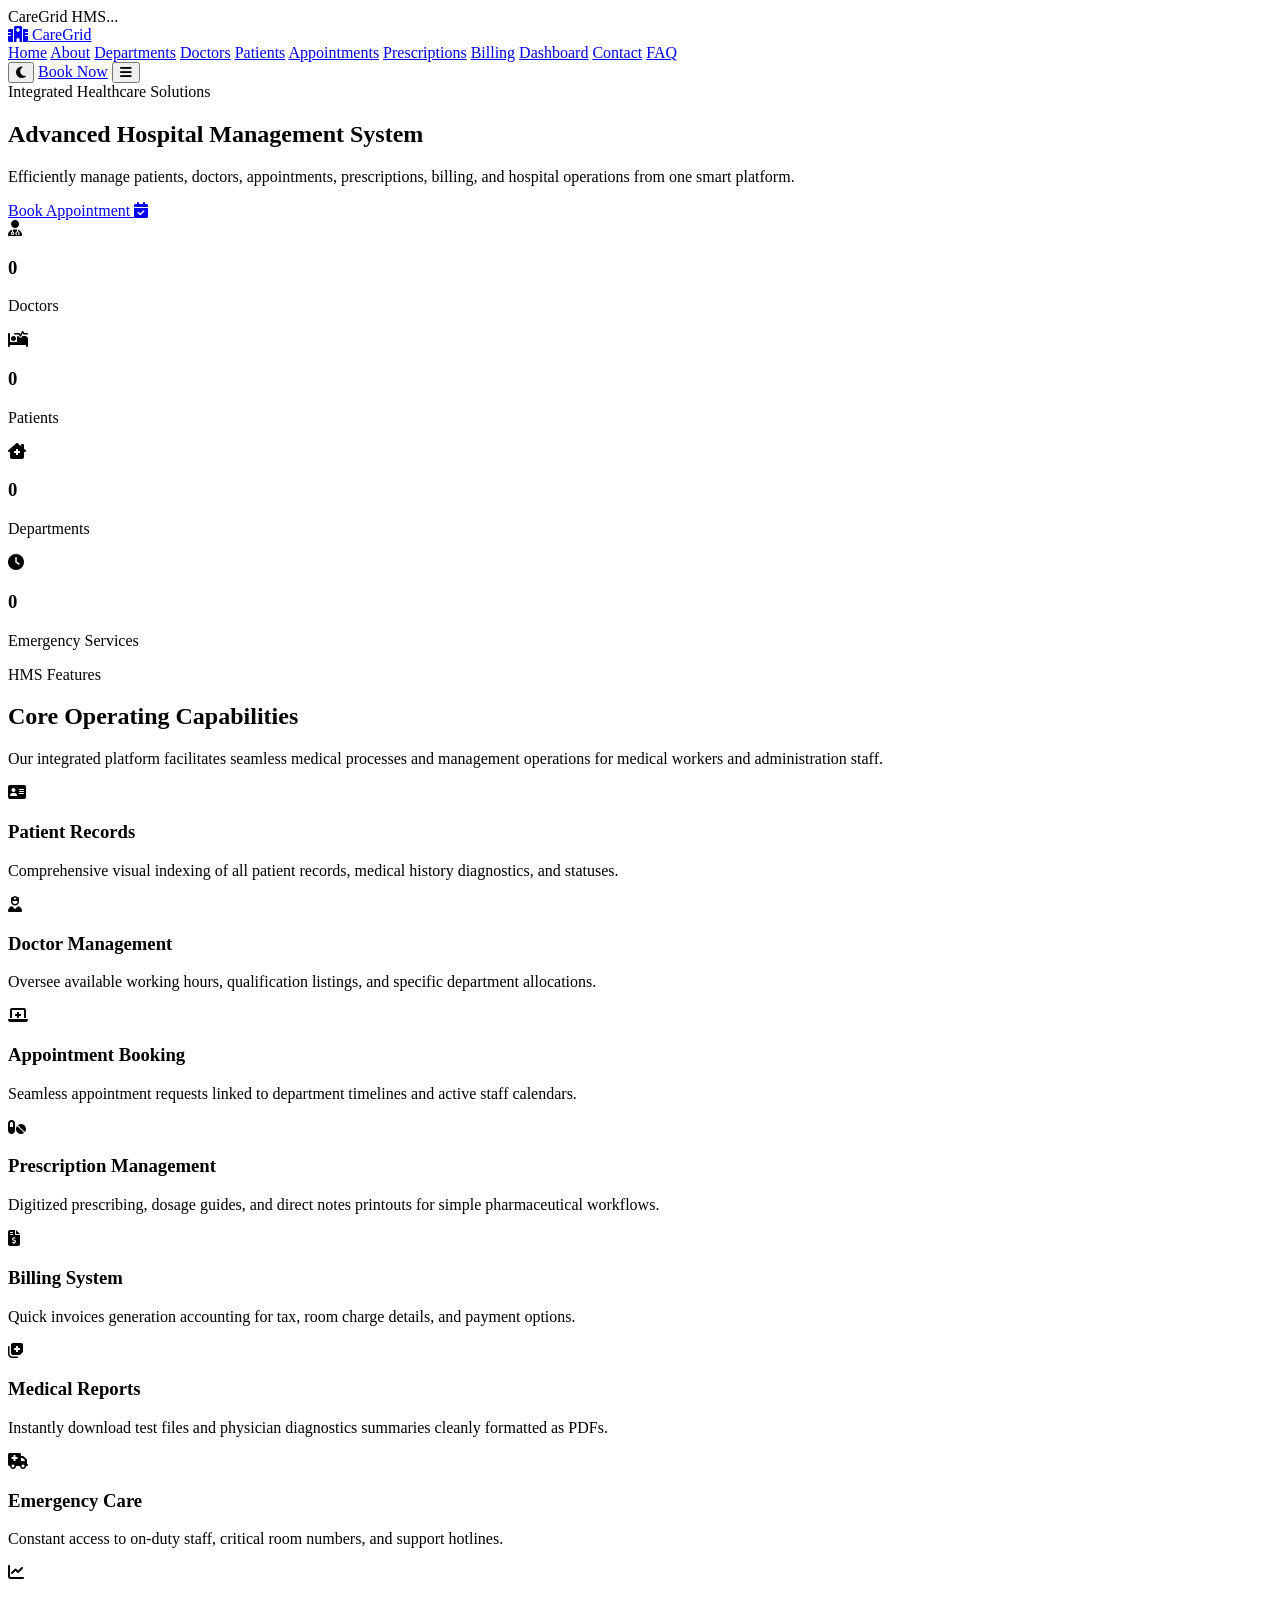
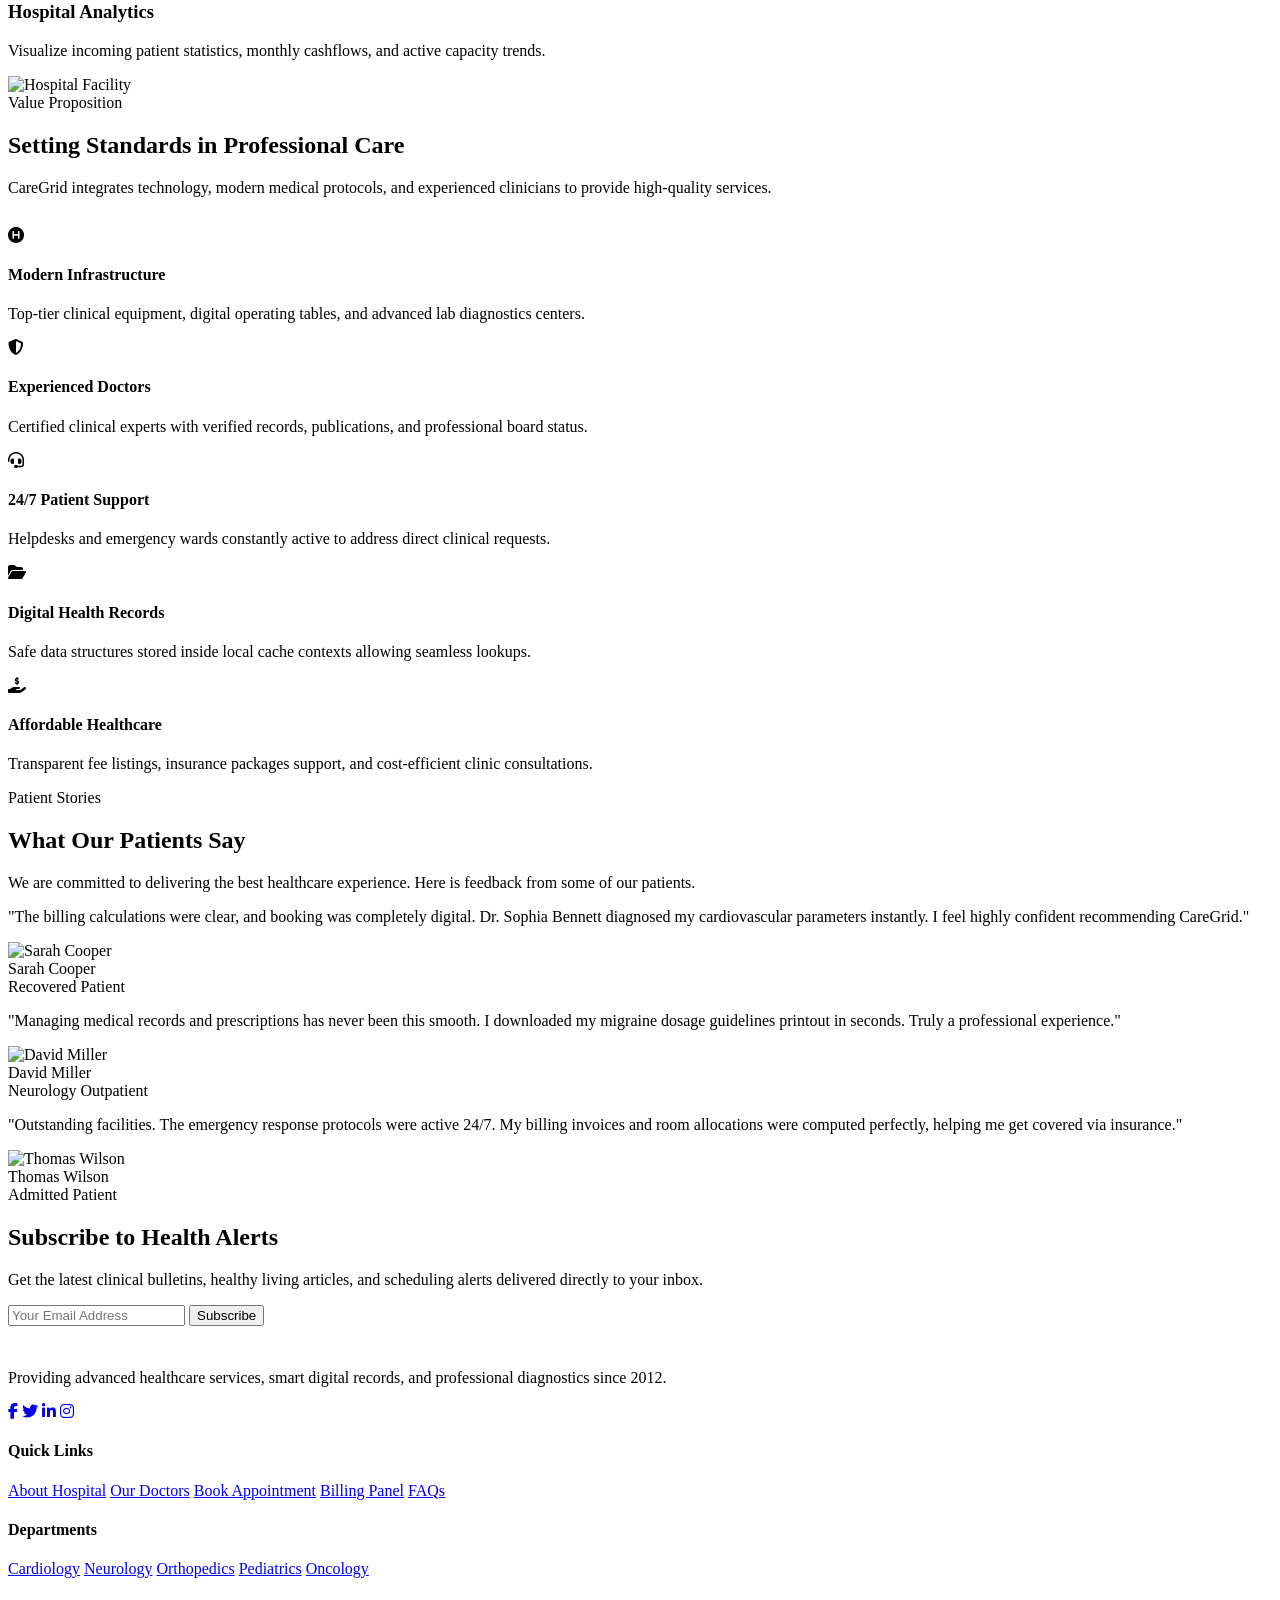
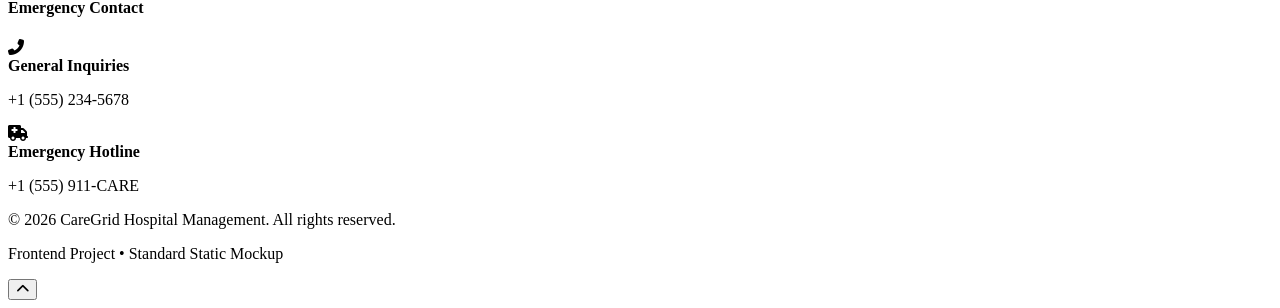
==== index.html @ 7be6a352 "Add files via upload" ====
<!DOCTYPE html>
<html lang="en">
<head>
  <meta charset="UTF-8">
  <meta name="viewport" content="width=device-width, initial-scale=1.0">
  <meta name="description" content="CareGrid Advanced Hospital Management System. Easily manage appointments, patients records, prescriptions, medical diagnostics, billing and hospital operations.">
  <title>CareGrid HMS - Advanced Hospital Management System</title>
  <!-- Anti-FOUC: apply theme before CSS renders -->
  <script>document.documentElement.setAttribute('data-theme', localStorage.getItem('theme') || 'light');</script>
  
  <!-- Font Awesome Icons -->
  <link rel="stylesheet" href="https://cdnjs.cloudflare.com/ajax/libs/font-awesome/6.4.0/css/all.min.css">
  
  <!-- Stylesheets -->
  <link rel="stylesheet" href="css/style.css">
  <link rel="stylesheet" href="css/responsive.css">
</head>
<body>

  <!-- Loader Screen -->
  <div id="loader" class="loader-overlay">
    <div class="loader">
      <div class="loader-spinner"></div>
      <div class="loader-text">CareGrid HMS...</div>
    </div>
  </div>

  <!-- Scroll Progress Bar -->
  <div id="scroll-progress" class="scroll-progress"></div>

  <!-- Top Navigation Header -->
  <header>
    <div class="container navbar">
      <a href="index.html" class="logo">
        <i class="fas fa-hospital-alt"></i> CareGrid
      </a>
      <nav class="nav-links">
        <a href="index.html" class="nav-link active">Home</a>
        <a href="about.html" class="nav-link">About</a>
        <a href="departments.html" class="nav-link">Departments</a>
        <a href="doctors.html" class="nav-link">Doctors</a>
        <a href="patients.html" class="nav-link">Patients</a>
        <a href="appointments.html" class="nav-link">Appointments</a>
        <a href="prescriptions.html" class="nav-link">Prescriptions</a>
        <a href="billing.html" class="nav-link">Billing</a>
        <a href="dashboard.html" class="nav-link">Dashboard</a>
        <a href="contact.html" class="nav-link">Contact</a>
        <a href="faq.html" class="nav-link">FAQ</a>
      </nav>
      <div class="nav-actions">
        <button id="theme-toggle" class="nav-btn" aria-label="Toggle Dark Mode">
          <i class="fas fa-moon"></i>
        </button>
        <a href="appointments.html" class="btn btn-book">Book Now</a>
        <button class="mobile-nav-toggle" aria-label="Open Menu">
          <i class="fas fa-bars"></i>
        </button>
      </div>
    </div>
  </header>

  <!-- Hero Section -->
  <section class="hero">
    <div class="container hero-content">
      <span class="hero-subtitle">Integrated Healthcare Solutions</span>
      <h1 class="hero-title">Advanced Hospital Management System</h1>
      <p class="hero-desc">Efficiently manage patients, doctors, appointments, prescriptions, billing, and hospital operations from one smart platform.</p>
      <div class="hero-actions">
        <a href="appointments.html" class="btn btn-primary">Book Appointment <i class="fas fa-calendar-check"></i></a>
        <a href="about.html" class="btn btn-outline" style="border-color:white; color:white;">Learn More <i class="fas fa-arrow-right"></i></a>
      </div>
    </div>
  </section>

  <!-- Statistics Section -->
  <section class="stats-section">
    <div class="container stats-grid">
      <div class="stats-card">
        <div class="stats-icon"><i class="fas fa-user-md"></i></div>
        <div class="stats-info">
          <h3 class="stat-number" data-target="250">0</h3>
          <p>Doctors</p>
        </div>
      </div>
      <div class="stats-card">
        <div class="stats-icon"><i class="fas fa-procedures"></i></div>
        <div class="stats-info">
          <h3 class="stat-number" data-target="5000">0</h3>
          <p>Patients</p>
        </div>
      </div>
      <div class="stats-card">
        <div class="stats-icon"><i class="fas fa-clinic-medical"></i></div>
        <div class="stats-info">
          <h3 class="stat-number" data-target="120">0</h3>
          <p>Departments</p>
        </div>
      </div>
      <div class="stats-card">
        <div class="stats-icon"><i class="fas fa-clock"></i></div>
        <div class="stats-info">
          <h3 class="stat-number" data-target="24">0</h3>
          <p>Emergency Services</p>
        </div>
      </div>
    </div>
  </section>

  <!-- Features Section -->
  <section class="section-padding">
    <div class="container">
      <div class="section-header">
        <span class="section-tag">HMS Features</span>
        <h2 class="section-title">Core Operating Capabilities</h2>
        <p class="section-desc">Our integrated platform facilitates seamless medical processes and management operations for medical workers and administration staff.</p>
      </div>
      <div class="features-grid">
        <div class="card feature-card">
          <div class="feature-icon-wrapper"><i class="fas fa-address-card"></i></div>
          <h3 class="feature-title">Patient Records</h3>
          <p class="feature-desc">Comprehensive visual indexing of all patient records, medical history diagnostics, and statuses.</p>
        </div>
        <div class="card feature-card">
          <div class="feature-icon-wrapper"><i class="fas fa-user-nurse"></i></div>
          <h3 class="feature-title">Doctor Management</h3>
          <p class="feature-desc">Oversee available working hours, qualification listings, and specific department allocations.</p>
        </div>
        <div class="card feature-card">
          <div class="feature-icon-wrapper"><i class="fas fa-laptop-medical"></i></div>
          <h3 class="feature-title">Appointment Booking</h3>
          <p class="feature-desc">Seamless appointment requests linked to department timelines and active staff calendars.</p>
        </div>
        <div class="card feature-card">
          <div class="feature-icon-wrapper"><i class="fas fa-pills"></i></div>
          <h3 class="feature-title">Prescription Management</h3>
          <p class="feature-desc">Digitized prescribing, dosage guides, and direct notes printouts for simple pharmaceutical workflows.</p>
        </div>
        <div class="card feature-card">
          <div class="feature-icon-wrapper"><i class="fas fa-file-invoice-dollar"></i></div>
          <h3 class="feature-title">Billing System</h3>
          <p class="feature-desc">Quick invoices generation accounting for tax, room charge details, and payment options.</p>
        </div>
        <div class="card feature-card">
          <div class="feature-icon-wrapper"><i class="fas fa-notes-medical"></i></div>
          <h3 class="feature-title">Medical Reports</h3>
          <p class="feature-desc">Instantly download test files and physician diagnostics summaries cleanly formatted as PDFs.</p>
        </div>
        <div class="card feature-card">
          <div class="feature-icon-wrapper"><i class="fas fa-ambulance"></i></div>
          <h3 class="feature-title">Emergency Care</h3>
          <p class="feature-desc">Constant access to on-duty staff, critical room numbers, and support hotlines.</p>
        </div>
        <div class="card feature-card">
          <div class="feature-icon-wrapper"><i class="fas fa-chart-line"></i></div>
          <h3 class="feature-title">Hospital Analytics</h3>
          <p class="feature-desc">Visualize incoming patient statistics, monthly cashflows, and active capacity trends.</p>
        </div>
      </div>
    </div>
  </section>

  <!-- Why Choose Us Section -->
  <section class="section-padding why-section">
    <div class="container why-grid">
      <div class="why-img">
        <img src="https://images.unsplash.com/photo-1519494026892-80bbd2d6fd0d?q=80&w=600&auto=format&fit=crop" alt="Hospital Facility">
      </div>
      <div>
        <div class="section-header" style="text-align:left; margin-bottom:30px;">
          <span class="section-tag">Value Proposition</span>
          <h2 class="section-title">Setting Standards in Professional Care</h2>
          <p class="section-desc">CareGrid integrates technology, modern medical protocols, and experienced clinicians to provide high-quality services.</p>
        </div>
        <div class="why-list">
          <div class="why-item">
            <div class="why-icon"><i class="fas fa-hospital-symbol"></i></div>
            <div class="why-details">
              <h4>Modern Infrastructure</h4>
              <p>Top-tier clinical equipment, digital operating tables, and advanced lab diagnostics centers.</p>
            </div>
          </div>
          <div class="why-item">
            <div class="why-icon"><i class="fas fa-shield-alt"></i></div>
            <div class="why-details">
              <h4>Experienced Doctors</h4>
              <p>Certified clinical experts with verified records, publications, and professional board status.</p>
            </div>
          </div>
          <div class="why-item">
            <div class="why-icon"><i class="fas fa-headset"></i></div>
            <div class="why-details">
              <h4>24/7 Patient Support</h4>
              <p>Helpdesks and emergency wards constantly active to address direct clinical requests.</p>
            </div>
          </div>
          <div class="why-item">
            <div class="why-icon"><i class="fas fa-folder-open"></i></div>
            <div class="why-details">
              <h4>Digital Health Records</h4>
              <p>Safe data structures stored inside local cache contexts allowing seamless lookups.</p>
            </div>
          </div>
          <div class="why-item">
            <div class="why-icon"><i class="fas fa-hand-holding-usd"></i></div>
            <div class="why-details">
              <h4>Affordable Healthcare</h4>
              <p>Transparent fee listings, insurance packages support, and cost-efficient clinic consultations.</p>
            </div>
          </div>
        </div>
      </div>
    </div>
  </section>

  <!-- Testimonials Section -->
  <section class="section-padding">
    <div class="container">
      <div class="section-header">
        <span class="section-tag">Patient Stories</span>
        <h2 class="section-title">What Our Patients Say</h2>
        <p class="section-desc">We are committed to delivering the best healthcare experience. Here is feedback from some of our patients.</p>
      </div>
      <div class="testimonial-carousel">
        <div class="testimonial-track">
          <div class="testimonial-slide">
            <p class="testimonial-quote">"The billing calculations were clear, and booking was completely digital. Dr. Sophia Bennett diagnosed my cardiovascular parameters instantly. I feel highly confident recommending CareGrid."</p>
            <div class="testimonial-author">
              <img src="https://images.unsplash.com/photo-1544005313-94ddf0286df2?q=80&w=150&auto=format&fit=crop" class="testimonial-avatar" alt="Sarah Cooper">
              <div class="author-info">
                <div class="author-name">Sarah Cooper</div>
                <div class="author-role">Recovered Patient</div>
              </div>
            </div>
          </div>
          <div class="testimonial-slide">
            <p class="testimonial-quote">"Managing medical records and prescriptions has never been this smooth. I downloaded my migraine dosage guidelines printout in seconds. Truly a professional experience."</p>
            <div class="testimonial-author">
              <img src="https://images.unsplash.com/photo-1506794778202-cad84cf45f1d?q=80&w=150&auto=format&fit=crop" class="testimonial-avatar" alt="David Miller">
              <div class="author-info">
                <div class="author-name">David Miller</div>
                <div class="author-role">Neurology Outpatient</div>
              </div>
            </div>
          </div>
          <div class="testimonial-slide">
            <p class="testimonial-quote">"Outstanding facilities. The emergency response protocols were active 24/7. My billing invoices and room allocations were computed perfectly, helping me get covered via insurance."</p>
            <div class="testimonial-author">
              <img src="https://images.unsplash.com/photo-1492562080023-ab3db95bfbce?q=80&w=150&auto=format&fit=crop" class="testimonial-avatar" alt="Thomas Wilson">
              <div class="author-info">
                <div class="author-name">Thomas Wilson</div>
                <div class="author-role">Admitted Patient</div>
              </div>
            </div>
          </div>
        </div>
        <div class="testimonial-dots"></div>
      </div>
    </div>
  </section>

  <!-- Newsletter Section -->
  <section class="newsletter-section">
    <div class="container newsletter-content">
      <h2 class="newsletter-title">Subscribe to Health Alerts</h2>
      <p class="newsletter-desc">Get the latest clinical bulletins, healthy living articles, and scheduling alerts delivered directly to your inbox.</p>
      <form id="newsletter-form" class="newsletter-form">
        <input type="email" placeholder="Your Email Address" required aria-label="Email Address">
        <button type="submit">Subscribe</button>
      </form>
    </div>
  </section>

  <!-- Footer -->
  <footer>
    <div class="container footer-grid">
      <div class="footer-brand">
        <a href="index.html" class="logo" style="color: white; font-size: 1.5rem; margin-bottom: 20px;">
          <i class="fas fa-hospital-alt"></i> CareGrid
        </a>
        <p>Providing advanced healthcare services, smart digital records, and professional diagnostics since 2012.</p>
        <div class="footer-socials">
          <a href="#" class="social-icon"><i class="fab fa-facebook-f"></i></a>
          <a href="#" class="social-icon"><i class="fab fa-twitter"></i></a>
          <a href="#" class="social-icon"><i class="fab fa-linkedin-in"></i></a>
          <a href="#" class="social-icon"><i class="fab fa-instagram"></i></a>
        </div>
      </div>
      <div class="footer-col">
        <h4>Quick Links</h4>
        <div class="footer-links">
          <a href="about.html">About Hospital</a>
          <a href="doctors.html">Our Doctors</a>
          <a href="appointments.html">Book Appointment</a>
          <a href="billing.html">Billing Panel</a>
          <a href="faq.html">FAQs</a>
        </div>
      </div>
      <div class="footer-col">
        <h4>Departments</h4>
        <div class="footer-links">
          <a href="departments.html">Cardiology</a>
          <a href="departments.html">Neurology</a>
          <a href="departments.html">Orthopedics</a>
          <a href="departments.html">Pediatrics</a>
          <a href="departments.html">Oncology</a>
        </div>
      </div>
      <div class="footer-col">
        <h4>Emergency Contact</h4>
        <div class="footer-contact-item">
          <i class="fas fa-phone-alt"></i>
          <div>
            <strong>General Inquiries</strong>
            <p>+1 (555) 234-5678</p>
          </div>
        </div>
        <div class="footer-contact-item">
          <i class="fas fa-ambulance"></i>
          <div>
            <strong>Emergency Hotline</strong>
            <p>+1 (555) 911-CARE</p>
          </div>
        </div>
      </div>
    </div>
    <div class="container footer-bottom">
      <p>&copy; 2026 CareGrid Hospital Management. All rights reserved.</p>
      <p>Frontend Project &bull; Standard Static Mockup</p>
    </div>
  </footer>

  <button id="scroll-to-top" class="scroll-to-top" aria-label="Scroll to top">
    <i class="fas fa-chevron-up"></i>
  </button>

  <!-- Scripts -->
  <script src="js/script.js"></script>
</body>
</html>
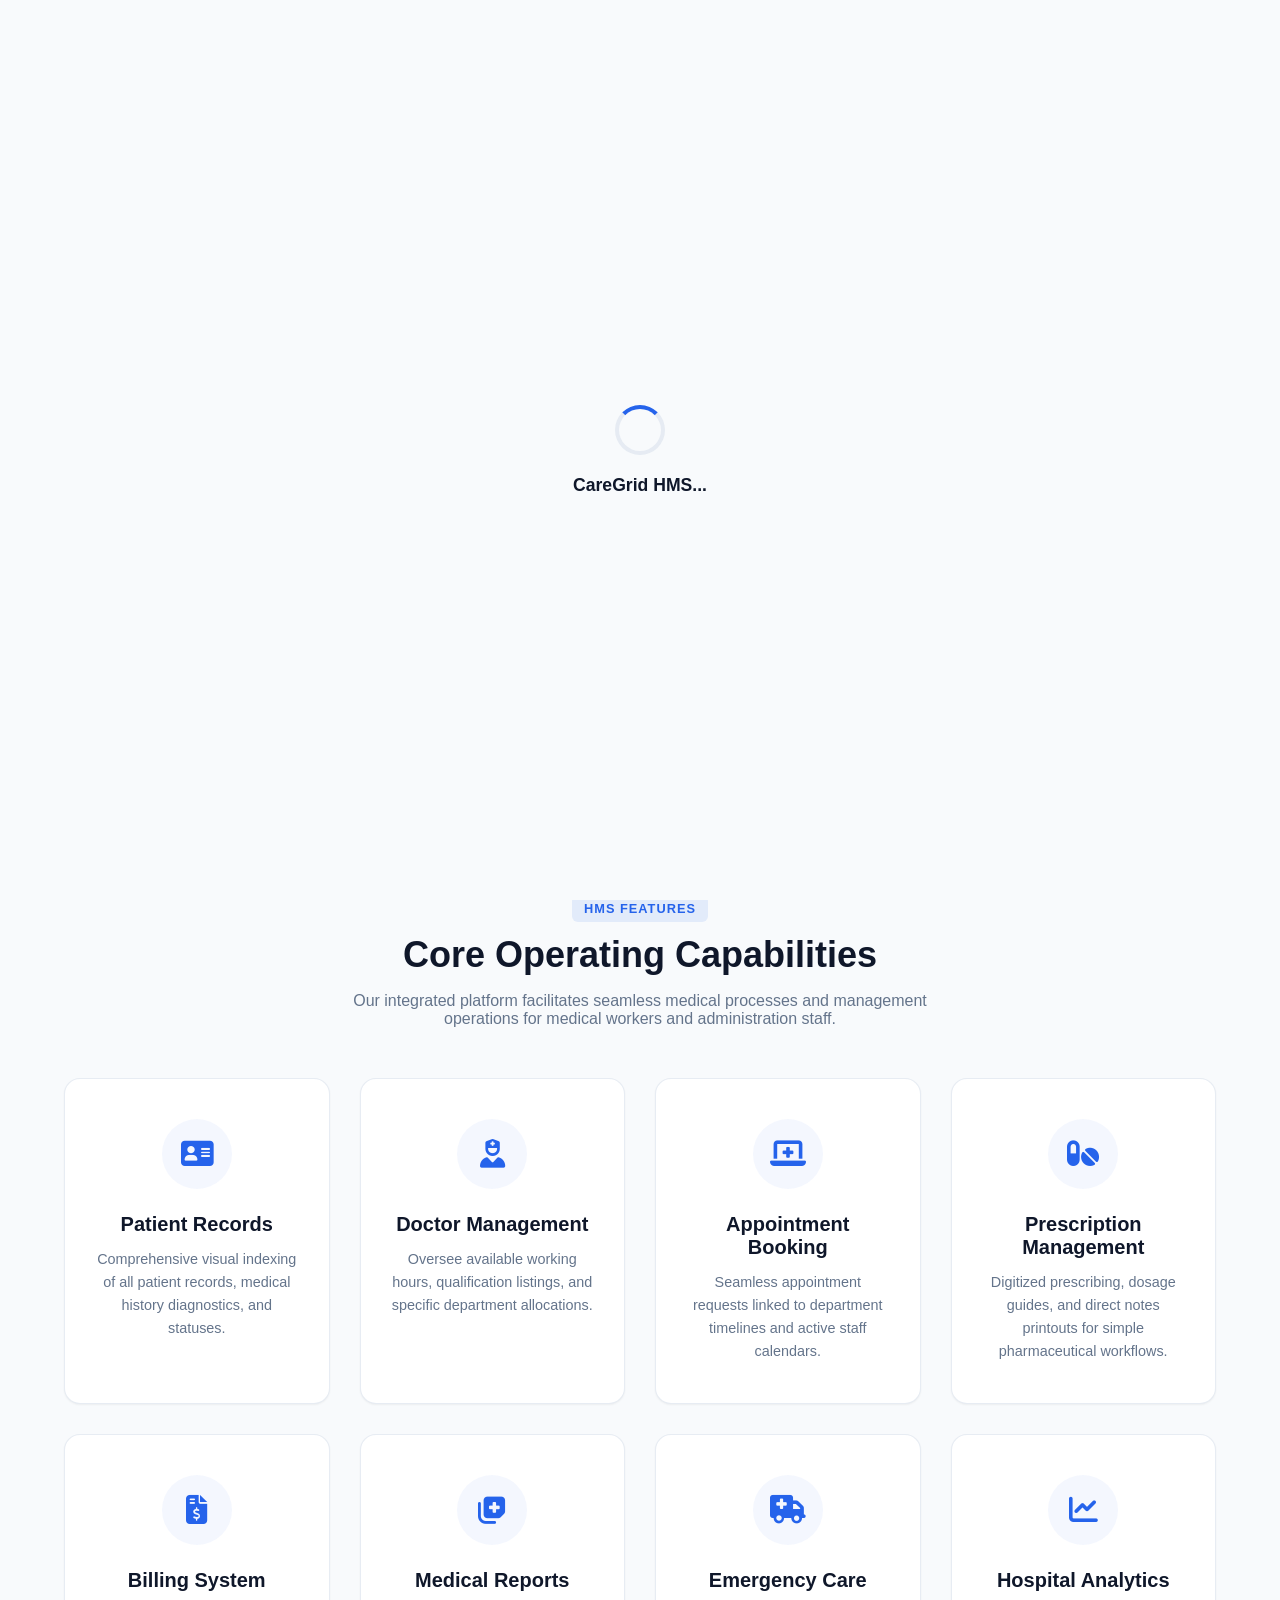
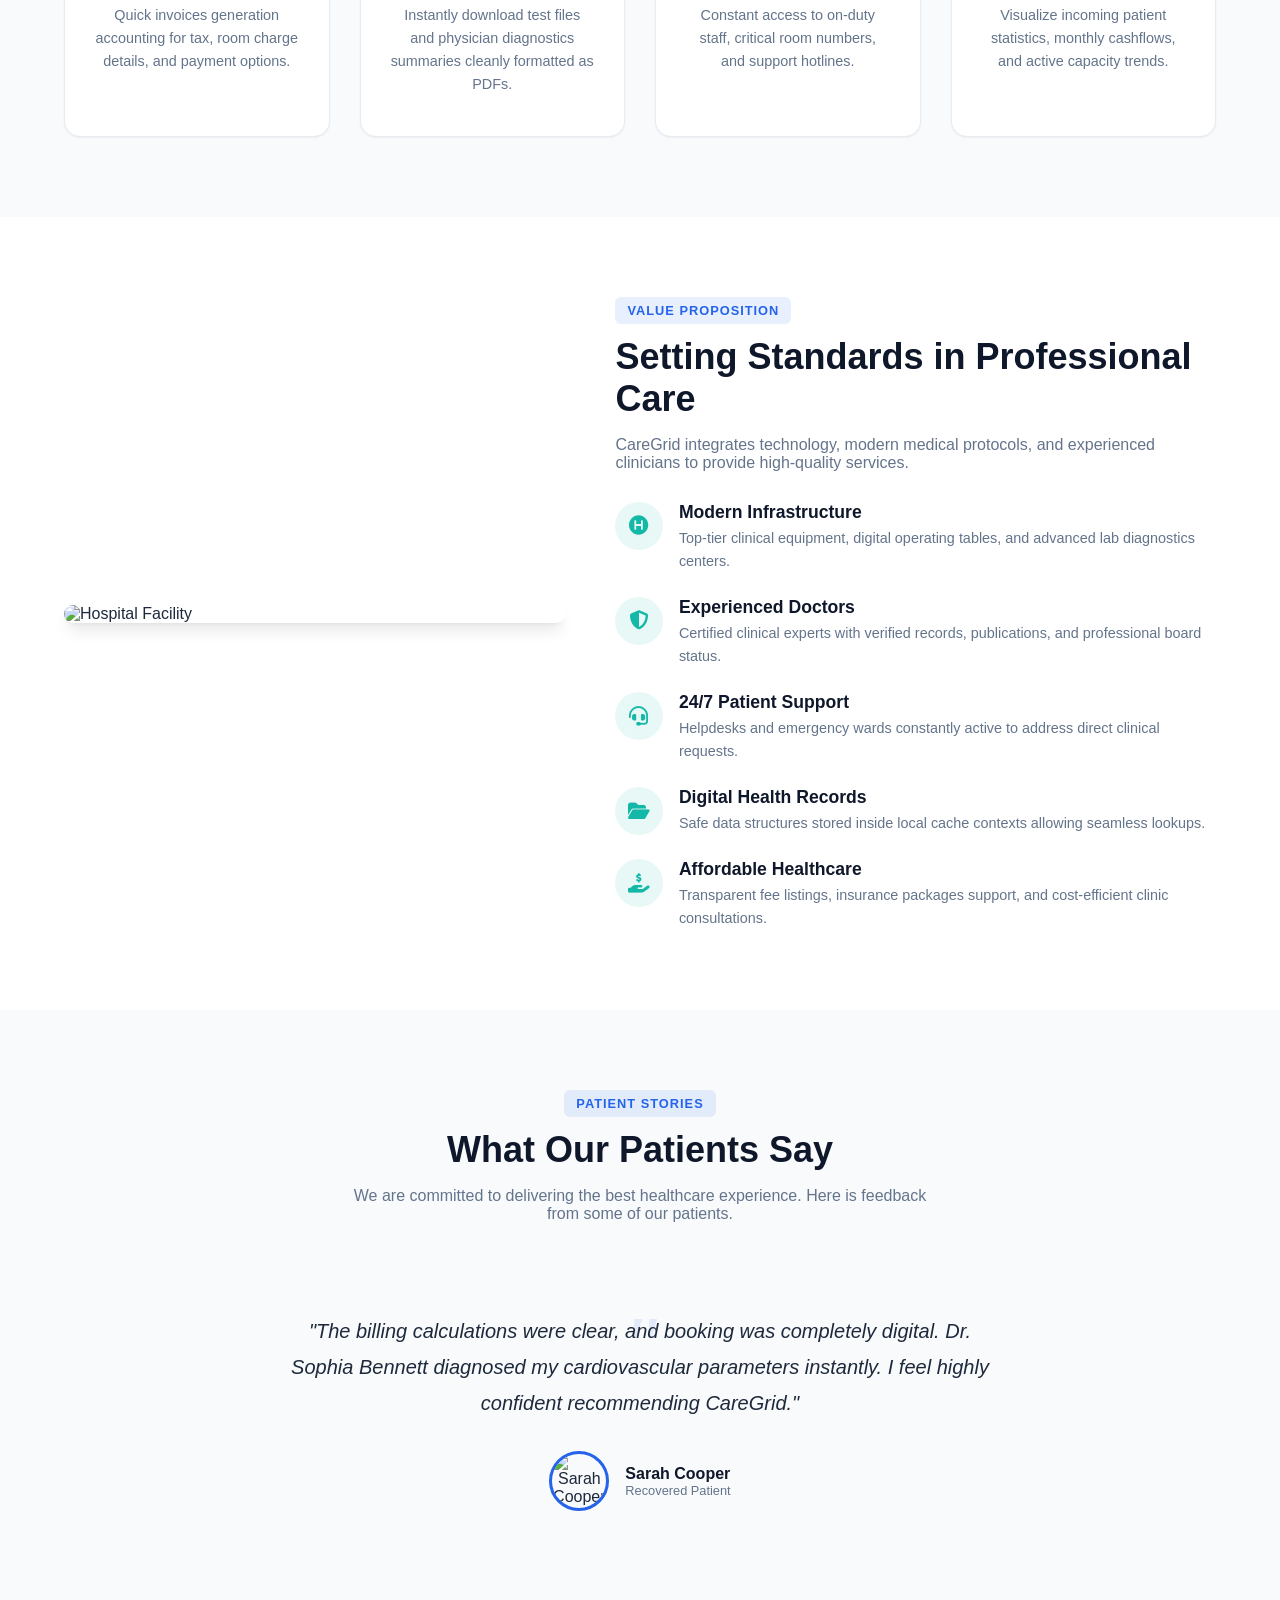
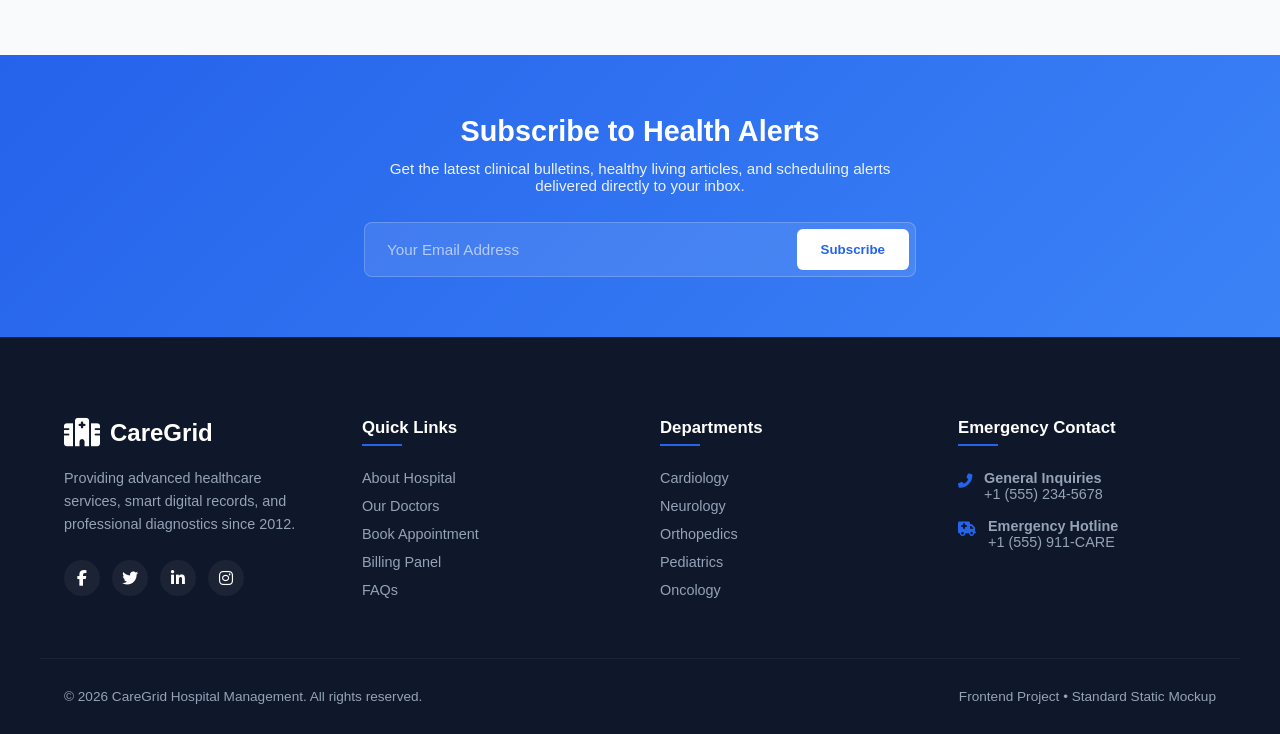
==== commit 39c6bf23: "Update index.html" ====
--- a/index.html
+++ b/index.html
@@ -12,8 +12,8 @@
   <link rel="stylesheet" href="https://cdnjs.cloudflare.com/ajax/libs/font-awesome/6.4.0/css/all.min.css">
   
   <!-- Stylesheets -->
-  <link rel="stylesheet" href="css/style.css">
-  <link rel="stylesheet" href="css/responsive.css">
+  <link rel="stylesheet" href="style.css">
+  <link rel="stylesheet" href="responsive.css">
 </head>
 <body>
 
--- a/style.css
+++ b/style.css
@@ -0,0 +1,2454 @@
+@import url('https://fonts.googleapis.com/css2?family=Poppins:ital,wght@0,300;0,400;0,500;0,600;0,700;0,800;1,400&display=swap');
+
+:root {
+  --primary: #2563EB;
+  --primary-hover: #1D4ED8;
+  --secondary: #0F172A;
+  --accent: #14B8A6;
+  --bg-primary: #F8FAFC;
+  --bg-secondary: #FFFFFF;
+  --card-bg: #FFFFFF;
+  --card-border: rgba(226, 232, 240, 0.8);
+  --text-main: #1E293B;
+  --text-muted: #64748B;
+  --danger: #EF4444;
+  --success: #22C55E;
+  --warning: #F59E0B;
+  --shadow-sm: 0 1px 2px 0 rgb(0 0 0 / 0.05);
+  --shadow-md: 0 4px 6px -1px rgb(0 0 0 / 0.1), 0 2px 4px -2px rgb(0 0 0 / 0.1);
+  --shadow-lg: 0 10px 15px -3px rgb(0 0 0 / 0.1), 0 4px 6px -4px rgb(0 0 0 / 0.1);
+  --shadow-xl: 0 20px 25px -5px rgb(0 0 0 / 0.1), 0 8px 10px -6px rgb(0 0 0 / 0.1);
+  --transition: all 0.3s cubic-bezier(0.4, 0, 0.2, 1);
+  --radius-sm: 0.375rem;
+  --radius-md: 0.5rem;
+  --radius-lg: 1rem;
+  --radius-xl: 1.5rem;
+  --font-main: 'Poppins', sans-serif;
+  --navbar-height: 80px;
+}
+
+[data-theme="dark"] {
+  --bg-primary: #0B0F19;
+  --bg-secondary: #1E293B;
+  --card-bg: #1E293B;
+  --card-border: rgba(51, 65, 85, 0.5);
+  --text-main: #F1F5F9;
+  --text-muted: #94A3B8;
+  --shadow-sm: 0 1px 2px 0 rgb(0 0 0 / 0.5);
+  --shadow-md: 0 4px 6px -1px rgb(0 0 0 / 0.3), 0 2px 4px -2px rgb(0 0 0 / 0.3);
+  --shadow-lg: 0 10px 15px -3px rgb(0 0 0 / 0.3), 0 4px 6px -4px rgb(0 0 0 / 0.3);
+  --shadow-xl: 0 20px 25px -5px rgb(0 0 0 / 0.3), 0 8px 10px -6px rgb(0 0 0 / 0.3);
+}
+
+/* Base Styles */
+* {
+  box-sizing: border-box;
+  margin: 0;
+  padding: 0;
+  font-family: var(--font-main);
+  scroll-behavior: smooth;
+}
+
+body {
+  background-color: var(--bg-primary);
+  color: var(--text-main);
+  transition: var(--transition);
+  overflow-x: hidden;
+  min-height: 100vh;
+  display: flex;
+  flex-direction: column;
+}
+
+a {
+  text-decoration: none;
+  color: inherit;
+  transition: var(--transition);
+}
+
+li {
+  list-style: none;
+}
+
+img {
+  max-width: 100%;
+  height: auto;
+  display: block;
+}
+
+button, input, select, textarea {
+  font-family: inherit;
+  outline: none;
+}
+
+/* Scroll Progress Bar */
+.scroll-progress {
+  position: fixed;
+  top: 0;
+  left: 0;
+  height: 4px;
+  background: linear-gradient(90deg, var(--primary), var(--accent));
+  width: 0%;
+  z-index: 1100;
+  transition: width 0.1s ease-out;
+}
+
+/* Container */
+.container {
+  width: 100%;
+  max-width: 1200px;
+  margin: 0 auto;
+  padding: 0 24px;
+}
+
+/* Header & Sticky Navbar */
+header {
+  position: sticky;
+  top: 0;
+  z-index: 1000;
+  background-color: rgba(255, 255, 255, 0.85);
+  backdrop-filter: blur(12px);
+  -webkit-backdrop-filter: blur(12px);
+  border-bottom: 1px solid var(--card-border);
+  height: var(--navbar-height);
+  transition: var(--transition);
+}
+
+[data-theme="dark"] header {
+  background-color: rgba(30, 41, 59, 0.85);
+}
+
+.navbar {
+  display: flex;
+  align-items: center;
+  justify-content: space-between;
+  height: 100%;
+}
+
+.logo {
+  display: flex;
+  align-items: center;
+  gap: 10px;
+  font-size: 1.5rem;
+  font-weight: 700;
+  color: var(--primary);
+}
+
+.logo i {
+  font-size: 1.8rem;
+  animation: pulse-logo 2s infinite;
+}
+
+@keyframes pulse-logo {
+  0% { transform: scale(1); }
+  50% { transform: scale(1.1); color: var(--accent); }
+  100% { transform: scale(1); }
+}
+
+.nav-links {
+  display: flex;
+  align-items: center;
+  gap: 24px;
+}
+
+.nav-link {
+  font-weight: 500;
+  font-size: 0.95rem;
+  color: var(--text-main);
+  position: relative;
+  padding: 8px 0;
+}
+
+.nav-link::after {
+  content: '';
+  position: absolute;
+  bottom: 0;
+  left: 0;
+  width: 0;
+  height: 2px;
+  background-color: var(--primary);
+  transition: var(--transition);
+}
+
+.nav-link:hover::after,
+.nav-link.active::after {
+  width: 100%;
+}
+
+.nav-link:hover,
+.nav-link.active {
+  color: var(--primary);
+}
+
+.nav-actions {
+  display: flex;
+  align-items: center;
+  gap: 16px;
+}
+
+.nav-btn {
+  background: none;
+  border: none;
+  font-size: 1.2rem;
+  color: var(--text-main);
+  cursor: pointer;
+  width: 40px;
+  height: 40px;
+  border-radius: 50%;
+  display: flex;
+  align-items: center;
+  justify-content: center;
+  transition: var(--transition);
+}
+
+.nav-btn:hover {
+  background-color: var(--card-border);
+  color: var(--primary);
+}
+
+.btn-book {
+  background: linear-gradient(135deg, var(--primary), #3b82f6);
+  color: white !important;
+  padding: 10px 20px;
+  border-radius: var(--radius-md);
+  font-weight: 600;
+  font-size: 0.9rem;
+  box-shadow: 0 4px 10px rgba(37, 99, 235, 0.2);
+  transition: var(--transition);
+}
+
+.btn-book:hover {
+  transform: translateY(-2px);
+  box-shadow: 0 6px 15px rgba(37, 99, 235, 0.4);
+}
+
+/* Mobile Nav Toggle */
+.mobile-nav-toggle {
+  display: none;
+  font-size: 1.5rem;
+  background: none;
+  border: none;
+  color: var(--text-main);
+  cursor: pointer;
+}
+
+/* Breadcrumb Navigation */
+.breadcrumb-container {
+  background-color: var(--bg-secondary);
+  border-bottom: 1px solid var(--card-border);
+  padding: 15px 0;
+}
+
+.breadcrumb {
+  display: flex;
+  align-items: center;
+  gap: 8px;
+  font-size: 0.875rem;
+  color: var(--text-muted);
+}
+
+.breadcrumb a:hover {
+  color: var(--primary);
+}
+
+.breadcrumb-separator {
+  color: var(--text-muted);
+}
+
+.breadcrumb-current {
+  color: var(--primary);
+  font-weight: 500;
+}
+
+/* Main Section Standard Layout */
+.section-padding {
+  padding: 80px 0;
+}
+
+.section-header {
+  text-align: center;
+  max-width: 600px;
+  margin: 0 auto 50px;
+}
+
+.section-tag {
+  display: inline-block;
+  padding: 6px 12px;
+  background-color: rgba(37, 99, 235, 0.1);
+  color: var(--primary);
+  font-size: 0.8rem;
+  font-weight: 600;
+  border-radius: var(--radius-sm);
+  text-transform: uppercase;
+  margin-bottom: 12px;
+  letter-spacing: 1px;
+}
+
+.section-title {
+  font-size: 2.25rem;
+  font-weight: 700;
+  color: var(--secondary);
+  margin-bottom: 16px;
+  transition: var(--transition);
+}
+
+[data-theme="dark"] .section-title {
+  color: var(--text-main);
+}
+
+.section-desc {
+  color: var(--text-muted);
+  font-size: 1rem;
+}
+
+/* Buttons */
+.btn {
+  display: inline-flex;
+  align-items: center;
+  justify-content: center;
+  gap: 8px;
+  padding: 12px 28px;
+  border-radius: var(--radius-md);
+  font-weight: 600;
+  cursor: pointer;
+  transition: var(--transition);
+  border: none;
+}
+
+.btn-primary {
+  background-color: var(--primary);
+  color: white;
+}
+
+.btn-primary:hover {
+  background-color: var(--primary-hover);
+  transform: translateY(-2px);
+  box-shadow: var(--shadow-md);
+}
+
+.btn-secondary {
+  background-color: var(--secondary);
+  color: white;
+}
+
+.btn-secondary:hover {
+  background-color: #1e293b;
+  transform: translateY(-2px);
+  box-shadow: var(--shadow-md);
+}
+
+.btn-accent {
+  background-color: var(--accent);
+  color: white;
+}
+
+.btn-accent:hover {
+  background-color: #0d9488;
+  transform: translateY(-2px);
+  box-shadow: var(--shadow-md);
+}
+
+.btn-outline {
+  background-color: transparent;
+  border: 2px solid var(--primary);
+  color: var(--primary);
+}
+
+.btn-outline:hover {
+  background-color: var(--primary);
+  color: white;
+  transform: translateY(-2px);
+}
+
+.btn-sm {
+  padding: 8px 16px;
+  font-size: 0.875rem;
+}
+
+/* Glassmorphism Cards */
+.card {
+  background-color: var(--card-bg);
+  border: 1px solid var(--card-border);
+  border-radius: var(--radius-lg);
+  padding: 28px;
+  box-shadow: var(--shadow-sm);
+  transition: var(--transition);
+}
+
+.card:hover {
+  transform: translateY(-5px);
+  box-shadow: var(--shadow-lg);
+  border-color: rgba(37, 99, 235, 0.3);
+}
+
+.card-glass {
+  background: rgba(255, 255, 255, 0.7);
+  backdrop-filter: blur(10px);
+  -webkit-backdrop-filter: blur(10px);
+  border: 1px solid rgba(255, 255, 255, 0.2);
+}
+
+[data-theme="dark"] .card-glass {
+  background: rgba(30, 41, 59, 0.7);
+  border: 1px solid rgba(255, 255, 255, 0.05);
+}
+
+/* Table styling */
+.table-responsive {
+  width: 100%;
+  overflow-x: auto;
+  background-color: var(--card-bg);
+  border: 1px solid var(--card-border);
+  border-radius: var(--radius-lg);
+  box-shadow: var(--shadow-sm);
+}
+
+table {
+  width: 100%;
+  border-collapse: collapse;
+  text-align: left;
+}
+
+thead {
+  background-color: rgba(37, 99, 235, 0.05);
+  border-bottom: 1px solid var(--card-border);
+}
+
+th {
+  padding: 16px 24px;
+  font-weight: 600;
+  color: var(--text-main);
+  font-size: 0.875rem;
+}
+
+td {
+  padding: 16px 24px;
+  border-bottom: 1px solid var(--card-border);
+  color: var(--text-main);
+  font-size: 0.875rem;
+  vertical-align: middle;
+}
+
+tbody tr:last-child td {
+  border-bottom: none;
+}
+
+tbody tr:hover {
+  background-color: rgba(37, 99, 235, 0.02);
+}
+
+/* Badges */
+.badge {
+  display: inline-flex;
+  align-items: center;
+  padding: 4px 10px;
+  border-radius: 9999px;
+  font-size: 0.75rem;
+  font-weight: 600;
+}
+
+.badge-success {
+  background-color: rgba(34, 197, 94, 0.1);
+  color: var(--success);
+}
+
+.badge-danger {
+  background-color: rgba(239, 68, 68, 0.1);
+  color: var(--danger);
+}
+
+.badge-warning {
+  background-color: rgba(245, 158, 11, 0.1);
+  color: var(--warning);
+}
+
+.badge-primary {
+  background-color: rgba(37, 99, 235, 0.1);
+  color: var(--primary);
+}
+
+/* Pagination UI */
+.pagination {
+  display: flex;
+  align-items: center;
+  justify-content: space-between;
+  padding: 16px 24px;
+  border-top: 1px solid var(--card-border);
+}
+
+.pagination-info {
+  font-size: 0.875rem;
+  color: var(--text-muted);
+}
+
+.pagination-buttons {
+  display: flex;
+  gap: 8px;
+}
+
+.pagination-btn {
+  padding: 8px 12px;
+  border: 1px solid var(--card-border);
+  background-color: var(--card-bg);
+  color: var(--text-main);
+  border-radius: var(--radius-sm);
+  cursor: pointer;
+  transition: var(--transition);
+  font-size: 0.875rem;
+}
+
+.pagination-btn:hover:not(:disabled) {
+  background-color: var(--primary);
+  color: white;
+  border-color: var(--primary);
+}
+
+.pagination-btn:disabled {
+  opacity: 0.5;
+  cursor: not-allowed;
+}
+
+/* Forms */
+.form-group {
+  margin-bottom: 20px;
+}
+
+.form-label {
+  display: block;
+  font-size: 0.875rem;
+  font-weight: 500;
+  margin-bottom: 8px;
+  color: var(--text-main);
+}
+
+.form-control {
+  width: 100%;
+  padding: 12px 16px;
+  border: 1px solid var(--card-border);
+  border-radius: var(--radius-md);
+  background-color: var(--card-bg);
+  color: var(--text-main);
+  transition: var(--transition);
+}
+
+.form-control:focus {
+  border-color: var(--primary);
+  box-shadow: 0 0 0 3px rgba(37, 99, 235, 0.15);
+}
+
+textarea.form-control {
+  resize: vertical;
+  min-height: 120px;
+}
+
+.form-row {
+  display: grid;
+  grid-template-columns: repeat(auto-fit, minmax(200px, 1fr));
+  gap: 20px;
+}
+
+/* Modals */
+.modal-overlay {
+  position: fixed;
+  top: 0;
+  left: 0;
+  width: 100%;
+  height: 100%;
+  background-color: rgba(15, 23, 42, 0.6);
+  backdrop-filter: blur(4px);
+  display: flex;
+  align-items: center;
+  justify-content: center;
+  z-index: 1050;
+  opacity: 0;
+  pointer-events: none;
+  transition: var(--transition);
+}
+
+.modal-overlay.active {
+  opacity: 1;
+  pointer-events: auto;
+}
+
+.modal {
+  background-color: var(--card-bg);
+  border: 1px solid var(--card-border);
+  border-radius: var(--radius-lg);
+  width: 100%;
+  max-width: 600px;
+  max-height: 90vh;
+  overflow-y: auto;
+  box-shadow: var(--shadow-xl);
+  transform: scale(0.9);
+  transition: var(--transition);
+}
+
+.modal-overlay.active .modal {
+  transform: scale(1);
+}
+
+.modal-header {
+  display: flex;
+  align-items: center;
+  justify-content: space-between;
+  padding: 20px 24px;
+  border-bottom: 1px solid var(--card-border);
+}
+
+.modal-title {
+  font-size: 1.25rem;
+  font-weight: 600;
+  color: var(--secondary);
+}
+
+[data-theme="dark"] .modal-title {
+  color: var(--text-main);
+}
+
+.modal-close {
+  background: none;
+  border: none;
+  font-size: 1.25rem;
+  color: var(--text-muted);
+  cursor: pointer;
+  transition: var(--transition);
+}
+
+.modal-close:hover {
+  color: var(--danger);
+}
+
+.modal-body {
+  padding: 24px;
+}
+
+.modal-footer {
+  display: flex;
+  justify-content: flex-end;
+  gap: 12px;
+  padding: 20px 24px;
+  border-top: 1px solid var(--card-border);
+}
+
+/* Toast Notifications */
+.toast-container {
+  position: fixed;
+  bottom: 24px;
+  right: 24px;
+  display: flex;
+  flex-direction: column;
+  gap: 12px;
+  z-index: 1100;
+}
+
+.toast {
+  display: flex;
+  align-items: center;
+  gap: 12px;
+  background-color: var(--card-bg);
+  border: 1px solid var(--card-border);
+  border-left: 4px solid var(--primary);
+  border-radius: var(--radius-md);
+  padding: 16px 20px;
+  box-shadow: var(--shadow-lg);
+  min-width: 300px;
+  transform: translateY(20px);
+  opacity: 0;
+  animation: slide-in-toast 0.3s forwards cubic-bezier(0.175, 0.885, 0.32, 1.275);
+  color: var(--text-main);
+}
+
+@keyframes slide-in-toast {
+  to { transform: translateY(0); opacity: 1; }
+}
+
+.toast-success { border-left-color: var(--success); }
+.toast-danger { border-left-color: var(--danger); }
+.toast-warning { border-left-color: var(--warning); }
+
+.toast-icon {
+  font-size: 1.25rem;
+}
+
+.toast-success .toast-icon { color: var(--success); }
+.toast-danger .toast-icon { color: var(--danger); }
+.toast-warning .toast-icon { color: var(--warning); }
+
+.toast-content {
+  flex-grow: 1;
+}
+
+.toast-title {
+  font-weight: 600;
+  font-size: 0.875rem;
+}
+
+.toast-message {
+  font-size: 0.8rem;
+  color: var(--text-muted);
+}
+
+.toast-close {
+  background: none;
+  border: none;
+  color: var(--text-muted);
+  cursor: pointer;
+}
+
+/* Hero Section (Home) */
+.hero {
+  position: relative;
+  background: linear-gradient(135deg, rgba(15, 23, 42, 0.9), rgba(30, 41, 59, 0.85)), url('https://images.unsplash.com/photo-1587854692152-cbe660dbde88?q=80&w=1200&auto=format&fit=crop') no-repeat center center/cover;
+  padding: 160px 0 120px;
+  color: white;
+  overflow: hidden;
+}
+
+.hero-content {
+  max-width: 700px;
+  position: relative;
+  z-index: 2;
+  animation: fade-up 1s ease-out;
+}
+
+@keyframes fade-up {
+  from { transform: translateY(30px); opacity: 0; }
+  to { transform: translateY(0); opacity: 1; }
+}
+
+.hero-subtitle {
+  color: var(--accent);
+  text-transform: uppercase;
+  letter-spacing: 2px;
+  font-weight: 600;
+  font-size: 0.9rem;
+  margin-bottom: 16px;
+}
+
+.hero-title {
+  font-size: 3.5rem;
+  line-height: 1.2;
+  font-weight: 800;
+  margin-bottom: 24px;
+}
+
+.hero-desc {
+  font-size: 1.125rem;
+  color: #CBD5E1;
+  margin-bottom: 40px;
+  line-height: 1.7;
+}
+
+.hero-actions {
+  display: flex;
+  gap: 16px;
+  flex-wrap: wrap;
+}
+
+/* Statistics Section */
+.stats-section {
+  position: relative;
+  z-index: 10;
+  margin-top: -60px;
+  padding-bottom: 60px;
+}
+
+.stats-grid {
+  display: grid;
+  grid-template-columns: repeat(auto-fit, minmax(220px, 1fr));
+  gap: 24px;
+}
+
+.stats-card {
+  background-color: var(--card-bg);
+  border: 1px solid var(--card-border);
+  border-radius: var(--radius-lg);
+  padding: 30px;
+  box-shadow: var(--shadow-md);
+  display: flex;
+  align-items: center;
+  gap: 20px;
+  transition: var(--transition);
+}
+
+.stats-card:hover {
+  transform: translateY(-5px);
+  box-shadow: var(--shadow-xl);
+}
+
+.stats-icon {
+  width: 60px;
+  height: 60px;
+  border-radius: var(--radius-md);
+  background-color: rgba(37, 99, 235, 0.1);
+  color: var(--primary);
+  display: flex;
+  align-items: center;
+  justify-content: center;
+  font-size: 1.5rem;
+}
+
+.stats-info h3 {
+  font-size: 2rem;
+  font-weight: 700;
+  color: var(--secondary);
+}
+
+[data-theme="dark"] .stats-info h3 {
+  color: var(--text-main);
+}
+
+.stats-info p {
+  color: var(--text-muted);
+  font-size: 0.9rem;
+}
+
+/* Features Grid */
+.features-grid {
+  display: grid;
+  grid-template-columns: repeat(auto-fit, minmax(260px, 1fr));
+  gap: 30px;
+}
+
+.feature-card {
+  text-align: center;
+  padding: 40px 30px;
+}
+
+.feature-icon-wrapper {
+  width: 70px;
+  height: 70px;
+  border-radius: 50%;
+  background-color: rgba(37, 99, 235, 0.05);
+  color: var(--primary);
+  display: flex;
+  align-items: center;
+  justify-content: center;
+  font-size: 1.8rem;
+  margin: 0 auto 24px;
+  transition: var(--transition);
+}
+
+.feature-card:hover .feature-icon-wrapper {
+  background-color: var(--primary);
+  color: white;
+  transform: rotate(360deg);
+}
+
+.feature-title {
+  font-size: 1.25rem;
+  font-weight: 600;
+  margin-bottom: 12px;
+  color: var(--secondary);
+}
+
+[data-theme="dark"] .feature-title {
+  color: var(--text-main);
+}
+
+.feature-desc {
+  color: var(--text-muted);
+  font-size: 0.9rem;
+  line-height: 1.6;
+}
+
+/* Why Choose Us Section */
+.why-section {
+  background-color: var(--bg-secondary);
+}
+
+.why-grid {
+  display: grid;
+  grid-template-columns: 1fr 1.2fr;
+  gap: 50px;
+  align-items: center;
+}
+
+.why-img {
+  border-radius: var(--radius-xl);
+  overflow: hidden;
+  box-shadow: var(--shadow-lg);
+}
+
+.why-img img {
+  width: 100%;
+  height: 100%;
+  object-fit: cover;
+  transition: var(--transition);
+}
+
+.why-img:hover img {
+  transform: scale(1.05);
+}
+
+.why-list {
+  display: flex;
+  flex-direction: column;
+  gap: 24px;
+}
+
+.why-item {
+  display: flex;
+  gap: 16px;
+}
+
+.why-icon {
+  flex-shrink: 0;
+  width: 48px;
+  height: 48px;
+  border-radius: 50%;
+  background-color: rgba(20, 184, 166, 0.1);
+  color: var(--accent);
+  display: flex;
+  align-items: center;
+  justify-content: center;
+  font-size: 1.2rem;
+}
+
+.why-details h4 {
+  font-size: 1.1rem;
+  font-weight: 600;
+  color: var(--secondary);
+  margin-bottom: 4px;
+}
+
+[data-theme="dark"] .why-details h4 {
+  color: var(--text-main);
+}
+
+.why-details p {
+  color: var(--text-muted);
+  font-size: 0.9rem;
+  line-height: 1.6;
+}
+
+/* Testimonials Carousel */
+.testimonial-carousel {
+  position: relative;
+  max-width: 800px;
+  margin: 0 auto;
+  overflow: hidden;
+}
+
+.testimonial-track {
+  display: flex;
+  transition: transform 0.5s ease-in-out;
+}
+
+.testimonial-slide {
+  min-width: 100%;
+  box-sizing: border-box;
+  padding: 40px;
+  text-align: center;
+}
+
+.testimonial-quote {
+  font-size: 1.25rem;
+  line-height: 1.8;
+  color: var(--text-main);
+  font-style: italic;
+  margin-bottom: 30px;
+  position: relative;
+}
+
+.testimonial-quote::before {
+  content: '"';
+  font-size: 5rem;
+  color: rgba(37, 99, 235, 0.1);
+  position: absolute;
+  top: -40px;
+  left: 50%;
+  transform: translateX(-50%);
+  z-index: -1;
+  font-family: Georgia, serif;
+}
+
+.testimonial-author {
+  display: flex;
+  align-items: center;
+  justify-content: center;
+  gap: 16px;
+}
+
+.testimonial-avatar {
+  width: 60px;
+  height: 60px;
+  border-radius: 50%;
+  object-fit: cover;
+  border: 3px solid var(--primary);
+}
+
+.author-info {
+  text-align: left;
+}
+
+.author-name {
+  font-weight: 600;
+  color: var(--secondary);
+}
+
+[data-theme="dark"] .author-name {
+  color: var(--text-main);
+}
+
+.author-role {
+  font-size: 0.8rem;
+  color: var(--text-muted);
+}
+
+.testimonial-dots {
+  display: flex;
+  justify-content: center;
+  gap: 8px;
+  margin-top: 24px;
+}
+
+.testimonial-dot {
+  width: 10px;
+  height: 10px;
+  border-radius: 50%;
+  background-color: var(--card-border);
+  border: none;
+  cursor: pointer;
+  transition: var(--transition);
+}
+
+.testimonial-dot.active {
+  background-color: var(--primary);
+  width: 24px;
+  border-radius: 10px;
+}
+
+/* Newsletter Section */
+.newsletter-section {
+  background: linear-gradient(135deg, var(--primary), #3b82f6);
+  color: white;
+  text-align: center;
+  padding: 60px 0;
+}
+
+.newsletter-content {
+  max-width: 600px;
+  margin: 0 auto;
+}
+
+.newsletter-title {
+  font-size: 1.8rem;
+  font-weight: 700;
+  margin-bottom: 12px;
+}
+
+.newsletter-desc {
+  font-size: 0.95rem;
+  margin-bottom: 28px;
+  opacity: 0.9;
+}
+
+.newsletter-form {
+  display: flex;
+  gap: 10px;
+  background-color: rgba(255, 255, 255, 0.1);
+  padding: 6px;
+  border-radius: var(--radius-md);
+  border: 1px solid rgba(255, 255, 255, 0.2);
+}
+
+.newsletter-form input {
+  flex-grow: 1;
+  background: none;
+  border: none;
+  padding: 12px 16px;
+  color: white;
+  font-size: 0.95rem;
+}
+
+.newsletter-form input::placeholder {
+  color: rgba(255, 255, 255, 0.6);
+}
+
+.newsletter-form button {
+  background-color: white;
+  color: var(--primary);
+  border: none;
+  padding: 12px 24px;
+  border-radius: var(--radius-sm);
+  font-weight: 600;
+  cursor: pointer;
+  transition: var(--transition);
+}
+
+.newsletter-form button:hover {
+  background-color: var(--secondary);
+  color: white;
+}
+
+/* About Page Styles */
+.intro-grid {
+  display: grid;
+  grid-template-columns: 1.2fr 1fr;
+  gap: 50px;
+  align-items: center;
+}
+
+.intro-content h3 {
+  font-size: 1.75rem;
+  font-weight: 700;
+  color: var(--secondary);
+  margin-bottom: 16px;
+}
+
+[data-theme="dark"] .intro-content h3 {
+  color: var(--text-main);
+}
+
+.intro-content p {
+  color: var(--text-muted);
+  line-height: 1.8;
+  margin-bottom: 24px;
+}
+
+.mission-vision {
+  display: grid;
+  grid-template-columns: 1fr 1fr;
+  gap: 24px;
+}
+
+.timeline-section {
+  background-color: var(--bg-secondary);
+}
+
+.timeline {
+  position: relative;
+  max-width: 800px;
+  margin: 0 auto;
+  padding: 40px 0;
+}
+
+.timeline::after {
+  content: '';
+  position: absolute;
+  width: 2px;
+  background-color: var(--card-border);
+  top: 0;
+  bottom: 0;
+  left: 50%;
+  margin-left: -1px;
+}
+
+.timeline-item {
+  padding: 10px 40px;
+  position: relative;
+  background-color: inherit;
+  width: 50%;
+}
+
+.timeline-item::after {
+  content: '';
+  position: absolute;
+  width: 16px;
+  height: 16px;
+  right: -8px;
+  background-color: var(--bg-secondary);
+  border: 4px solid var(--primary);
+  top: 15px;
+  border-radius: 50%;
+  z-index: 1;
+  transition: var(--transition);
+}
+
+.timeline-item:nth-child(even) {
+  left: 50%;
+}
+
+.timeline-item:nth-child(odd) {
+  left: 0;
+}
+
+.timeline-item:nth-child(even)::after {
+  left: -8px;
+}
+
+.timeline-card {
+  padding: 24px;
+  background-color: var(--card-bg);
+  border: 1px solid var(--card-border);
+  border-radius: var(--radius-md);
+  box-shadow: var(--shadow-sm);
+}
+
+.timeline-year {
+  font-size: 1.25rem;
+  font-weight: 700;
+  color: var(--primary);
+  margin-bottom: 8px;
+}
+
+.timeline-card h4 {
+  font-size: 1rem;
+  font-weight: 600;
+  color: var(--secondary);
+  margin-bottom: 8px;
+}
+
+[data-theme="dark"] .timeline-card h4 {
+  color: var(--text-main);
+}
+
+.timeline-card p {
+  color: var(--text-muted);
+  font-size: 0.85rem;
+  line-height: 1.6;
+}
+
+/* Facilities Cards */
+.facilities-grid {
+  display: grid;
+  grid-template-columns: repeat(auto-fit, minmax(260px, 1fr));
+  gap: 30px;
+}
+
+.facility-card {
+  overflow: hidden;
+  padding: 0;
+}
+
+.facility-img {
+  height: 200px;
+  overflow: hidden;
+}
+
+.facility-img img {
+  width: 100%;
+  height: 100%;
+  object-fit: cover;
+  transition: var(--transition);
+}
+
+.facility-card:hover .facility-img img {
+  transform: scale(1.05);
+}
+
+.facility-info {
+  padding: 24px;
+}
+
+.facility-title {
+  font-weight: 600;
+  font-size: 1.1rem;
+  color: var(--secondary);
+  margin-bottom: 8px;
+}
+
+[data-theme="dark"] .facility-title {
+  color: var(--text-main);
+}
+
+.facility-desc {
+  color: var(--text-muted);
+  font-size: 0.85rem;
+  line-height: 1.6;
+}
+
+/* Department Page Styles */
+.dep-filters {
+  display: flex;
+  justify-content: center;
+  gap: 12px;
+  margin-bottom: 40px;
+  flex-wrap: wrap;
+}
+
+.dep-filter-btn {
+  padding: 8px 20px;
+  border-radius: var(--radius-sm);
+  background-color: var(--card-bg);
+  border: 1px solid var(--card-border);
+  color: var(--text-main);
+  font-weight: 500;
+  cursor: pointer;
+  transition: var(--transition);
+}
+
+.dep-filter-btn:hover,
+.dep-filter-btn.active {
+  background-color: var(--primary);
+  color: white;
+  border-color: var(--primary);
+}
+
+.departments-grid {
+  display: grid;
+  grid-template-columns: repeat(auto-fit, minmax(320px, 1fr));
+  gap: 30px;
+}
+
+.dep-card {
+  padding: 0;
+  overflow: hidden;
+  display: flex;
+  flex-direction: column;
+}
+
+.dep-img {
+  height: 220px;
+  overflow: hidden;
+  position: relative;
+}
+
+.dep-img img {
+  width: 100%;
+  height: 100%;
+  object-fit: cover;
+  transition: var(--transition);
+}
+
+.dep-card:hover .dep-img img {
+  transform: scale(1.05);
+}
+
+.dep-badge {
+  position: absolute;
+  top: 15px;
+  right: 15px;
+  background-color: var(--primary);
+  color: white;
+  font-size: 0.75rem;
+  font-weight: 600;
+  padding: 4px 10px;
+  border-radius: var(--radius-sm);
+}
+
+.dep-content {
+  padding: 24px;
+  flex-grow: 1;
+  display: flex;
+  flex-direction: column;
+}
+
+.dep-title {
+  font-size: 1.25rem;
+  font-weight: 600;
+  color: var(--secondary);
+  margin-bottom: 12px;
+}
+
+[data-theme="dark"] .dep-title {
+  color: var(--text-main);
+}
+
+.dep-desc {
+  color: var(--text-muted);
+  font-size: 0.875rem;
+  line-height: 1.6;
+  margin-bottom: 20px;
+  flex-grow: 1;
+}
+
+.dep-meta {
+  border-top: 1px solid var(--card-border);
+  padding-top: 16px;
+  display: flex;
+  justify-content: space-between;
+  font-size: 0.8rem;
+  color: var(--text-muted);
+}
+
+.dep-meta span {
+  display: flex;
+  align-items: center;
+  gap: 6px;
+}
+
+.dep-meta i {
+  color: var(--primary);
+}
+
+/* Doctors Page Styles */
+.doctors-search-bar {
+  display: flex;
+  gap: 16px;
+  background-color: var(--card-bg);
+  border: 1px solid var(--card-border);
+  padding: 16px 24px;
+  border-radius: var(--radius-lg);
+  box-shadow: var(--shadow-sm);
+  margin-bottom: 40px;
+  flex-wrap: wrap;
+}
+
+.search-input-wrapper {
+  position: relative;
+  flex-grow: 1;
+}
+
+.search-input-wrapper i {
+  position: absolute;
+  left: 16px;
+  top: 50%;
+  transform: translateY(-50%);
+  color: var(--text-muted);
+}
+
+.search-input-wrapper input {
+  width: 100%;
+  padding: 12px 16px 12px 48px;
+  border: 1px solid var(--card-border);
+  border-radius: var(--radius-md);
+  background-color: var(--bg-primary);
+  color: var(--text-main);
+  transition: var(--transition);
+}
+
+.search-input-wrapper input:focus {
+  border-color: var(--primary);
+  outline: none;
+}
+
+.doctors-grid {
+  display: grid;
+  grid-template-columns: repeat(auto-fit, minmax(280px, 1fr));
+  gap: 30px;
+}
+
+.doc-card {
+  padding: 0;
+  overflow: hidden;
+  text-align: center;
+}
+
+.doc-img-box {
+  position: relative;
+  height: 250px;
+  overflow: hidden;
+  background-color: #e2e8f0;
+}
+
+.doc-img-box img {
+  width: 100%;
+  height: 100%;
+  object-fit: cover;
+  transition: var(--transition);
+}
+
+.doc-card:hover .doc-img-box img {
+  transform: scale(1.05);
+}
+
+.doc-status-badge {
+  position: absolute;
+  top: 15px;
+  left: 15px;
+  font-size: 0.75rem;
+  font-weight: 600;
+  padding: 4px 10px;
+  border-radius: 9999px;
+  box-shadow: var(--shadow-sm);
+}
+
+.doc-status-online {
+  background-color: var(--success);
+  color: white;
+}
+
+.doc-status-offline {
+  background-color: var(--danger);
+  color: white;
+}
+
+.doc-info {
+  padding: 24px;
+}
+
+.doc-dept {
+  font-size: 0.8rem;
+  color: var(--primary);
+  font-weight: 600;
+  text-transform: uppercase;
+  margin-bottom: 6px;
+}
+
+.doc-name {
+  font-size: 1.15rem;
+  font-weight: 600;
+  color: var(--secondary);
+  margin-bottom: 4px;
+}
+
+[data-theme="dark"] .doc-name {
+  color: var(--text-main);
+}
+
+.doc-qualification {
+  font-size: 0.85rem;
+  color: var(--text-muted);
+  margin-bottom: 12px;
+}
+
+.doc-rating {
+  color: #f59e0b;
+  font-size: 0.85rem;
+  margin-bottom: 16px;
+}
+
+.doc-rating span {
+  color: var(--text-muted);
+  margin-left: 4px;
+}
+
+.doc-details {
+  border-top: 1px solid var(--card-border);
+  padding-top: 16px;
+  margin-bottom: 20px;
+  display: flex;
+  justify-content: space-around;
+  font-size: 0.8rem;
+  color: var(--text-muted);
+}
+
+.doc-details span strong {
+  display: block;
+  font-size: 0.9rem;
+  color: var(--secondary);
+  margin-top: 2px;
+}
+
+[data-theme="dark"] .doc-details span strong {
+  color: var(--text-main);
+}
+
+.doc-action-btn {
+  width: 100%;
+}
+
+/* Patient Page Styles */
+.patient-header {
+  display: flex;
+  justify-content: space-between;
+  align-items: center;
+  margin-bottom: 30px;
+  flex-wrap: wrap;
+  gap: 16px;
+}
+
+.patient-actions {
+  display: flex;
+  gap: 16px;
+  background-color: var(--card-bg);
+  border: 1px solid var(--card-border);
+  padding: 12px 20px;
+  border-radius: var(--radius-md);
+  box-shadow: var(--shadow-sm);
+  flex-grow: 1;
+  max-width: 700px;
+  align-items: center;
+}
+
+/* Appointments Page */
+.appointment-grid {
+  display: grid;
+  grid-template-columns: 1.2fr 1.8fr;
+  gap: 40px;
+}
+
+.calendar-placeholder {
+  background-color: var(--card-bg);
+  border: 1px solid var(--card-border);
+  border-radius: var(--radius-lg);
+  padding: 24px;
+  box-shadow: var(--shadow-sm);
+  margin-bottom: 30px;
+}
+
+.calendar-header {
+  display: flex;
+  justify-content: space-between;
+  align-items: center;
+  margin-bottom: 20px;
+}
+
+.calendar-month {
+  font-weight: 600;
+  color: var(--secondary);
+}
+
+[data-theme="dark"] .calendar-month {
+  color: var(--text-main);
+}
+
+.calendar-grid {
+  display: grid;
+  grid-template-columns: repeat(7, 1fr);
+  gap: 8px;
+  text-align: center;
+}
+
+.calendar-day-name {
+  font-weight: 600;
+  font-size: 0.75rem;
+  color: var(--text-muted);
+  padding: 8px 0;
+}
+
+.calendar-day {
+  font-size: 0.85rem;
+  padding: 10px 0;
+  border-radius: var(--radius-sm);
+  cursor: pointer;
+  transition: var(--transition);
+  color: var(--text-main);
+}
+
+.calendar-day:hover:not(.empty) {
+  background-color: var(--card-border);
+}
+
+.calendar-day.active {
+  background-color: var(--primary);
+  color: white;
+}
+
+.calendar-day.today {
+  border: 1.5px solid var(--accent);
+}
+
+.calendar-day.empty {
+  cursor: default;
+}
+
+.tabs {
+  display: flex;
+  border-bottom: 1px solid var(--card-border);
+  margin-bottom: 24px;
+}
+
+.tab-btn {
+  padding: 12px 24px;
+  border: none;
+  background: none;
+  color: var(--text-muted);
+  font-weight: 500;
+  cursor: pointer;
+  border-bottom: 2px solid transparent;
+  transition: var(--transition);
+}
+
+.tab-btn.active {
+  color: var(--primary);
+  border-bottom-color: var(--primary);
+}
+
+.tab-content {
+  display: none;
+}
+
+.tab-content.active {
+  display: block;
+}
+
+/* Prescription Page */
+.prescriptions-grid {
+  display: grid;
+  grid-template-columns: repeat(auto-fit, minmax(340px, 1fr));
+  gap: 30px;
+}
+
+.prescription-card {
+  border-top: 4px solid var(--primary);
+}
+
+.prescription-header {
+  display: flex;
+  justify-content: space-between;
+  border-bottom: 1px solid var(--card-border);
+  padding-bottom: 16px;
+  margin-bottom: 16px;
+}
+
+.prescription-h-left h3 {
+  font-size: 1.1rem;
+  font-weight: 600;
+  color: var(--secondary);
+}
+
+[data-theme="dark"] .prescription-h-left h3 {
+  color: var(--text-main);
+}
+
+.prescription-number {
+  font-size: 0.8rem;
+  color: var(--text-muted);
+}
+
+.prescription-date {
+  font-size: 0.8rem;
+  color: var(--text-muted);
+}
+
+.prescription-entities {
+  display: grid;
+  grid-template-columns: 1fr 1fr;
+  gap: 16px;
+  margin-bottom: 20px;
+  font-size: 0.85rem;
+}
+
+.pres-entity strong {
+  display: block;
+  color: var(--secondary);
+  font-size: 0.9rem;
+}
+
+[data-theme="dark"] .pres-entity strong {
+  color: var(--text-main);
+}
+
+.pres-entity p {
+  color: var(--text-muted);
+}
+
+.meds-list {
+  background-color: var(--bg-primary);
+  border-radius: var(--radius-md);
+  padding: 16px;
+  margin-bottom: 20px;
+}
+
+.meds-header {
+  display: grid;
+  grid-template-columns: 2fr 1fr 1fr;
+  font-weight: 600;
+  font-size: 0.8rem;
+  color: var(--text-muted);
+  border-bottom: 1px solid var(--card-border);
+  padding-bottom: 8px;
+  margin-bottom: 10px;
+}
+
+.med-item {
+  display: grid;
+  grid-template-columns: 2fr 1fr 1fr;
+  font-size: 0.85rem;
+  padding: 8px 0;
+  border-bottom: 1px solid rgba(226, 232, 240, 0.4);
+}
+
+.med-item:last-child {
+  border-bottom: none;
+}
+
+.med-dose-indicators {
+  display: flex;
+  gap: 4px;
+}
+
+.dose-dot {
+  width: 18px;
+  height: 18px;
+  border-radius: 50%;
+  font-size: 0.65rem;
+  display: flex;
+  align-items: center;
+  justify-content: center;
+  background-color: var(--card-border);
+  color: var(--text-muted);
+}
+
+.dose-dot.active {
+  background-color: rgba(20, 184, 166, 0.2);
+  color: var(--accent);
+  font-weight: bold;
+}
+
+.prescription-notes {
+  font-size: 0.8rem;
+  color: var(--text-muted);
+  border-top: 1px solid var(--card-border);
+  padding-top: 16px;
+  margin-bottom: 24px;
+}
+
+.pres-actions {
+  display: flex;
+  gap: 12px;
+}
+
+.pres-actions button {
+  flex-grow: 1;
+}
+
+/* Billing Dashboard & Invoice Page */
+.billing-grid {
+  display: grid;
+  grid-template-columns: 1.2fr 1.8fr;
+  gap: 40px;
+}
+
+.invoice-preview-card {
+  border-top: 5px solid var(--accent);
+  position: sticky;
+  top: 100px;
+}
+
+.invoice-preview-header {
+  text-align: center;
+  border-bottom: 1px solid var(--card-border);
+  padding-bottom: 20px;
+  margin-bottom: 24px;
+}
+
+.invoice-preview-header h2 {
+  font-size: 1.5rem;
+  font-weight: 700;
+  color: var(--secondary);
+}
+
+[data-theme="dark"] .invoice-preview-header h2 {
+  color: var(--text-main);
+}
+
+.invoice-info-row {
+  display: flex;
+  justify-content: space-between;
+  font-size: 0.875rem;
+  margin-bottom: 8px;
+}
+
+.invoice-info-label {
+  color: var(--text-muted);
+}
+
+.invoice-info-value {
+  font-weight: 500;
+  color: var(--text-main);
+}
+
+.invoice-items-table {
+  width: 100%;
+  margin: 24px 0;
+  font-size: 0.875rem;
+}
+
+.invoice-items-table th {
+  padding: 8px 0;
+  border-bottom: 2px solid var(--card-border);
+}
+
+.invoice-items-table td {
+  padding: 10px 0;
+  border-bottom: 1px solid var(--card-border);
+}
+
+.invoice-summary-box {
+  border-top: 2px solid var(--card-border);
+  padding-top: 16px;
+  margin-bottom: 24px;
+}
+
+.invoice-total-row {
+  display: flex;
+  justify-content: space-between;
+  font-weight: 700;
+  font-size: 1.1rem;
+  color: var(--secondary);
+  margin-top: 8px;
+}
+
+[data-theme="dark"] .invoice-total-row {
+  color: var(--text-main);
+}
+
+/* Print Styling */
+@media print {
+  body * {
+    visibility: hidden;
+  }
+  .printable-area, .printable-area * {
+    visibility: visible;
+  }
+  .printable-area {
+    position: absolute;
+    left: 0;
+    top: 0;
+    width: 100%;
+  }
+  header, footer, .breadcrumb-container, .btn, .pres-actions, .billing-grid > :not(.invoice-preview-card), .doctors-search-bar {
+    display: none !important;
+  }
+}
+
+/* Dashboard Page Layout */
+.dashboard-layout {
+  display: grid;
+  grid-template-columns: 260px 1fr;
+  min-height: calc(100vh - var(--navbar-height));
+  position: relative;
+}
+
+.sidebar {
+  background-color: var(--bg-secondary);
+  border-right: 1px solid var(--card-border);
+  padding: 30px 20px;
+  display: flex;
+  flex-direction: column;
+  gap: 30px;
+  transition: var(--transition);
+}
+
+.sidebar-menu {
+  display: flex;
+  flex-direction: column;
+  gap: 8px;
+}
+
+.sidebar-link {
+  display: flex;
+  align-items: center;
+  gap: 14px;
+  padding: 12px 16px;
+  border-radius: var(--radius-md);
+  font-weight: 500;
+  color: var(--text-muted);
+  transition: var(--transition);
+}
+
+.sidebar-link i {
+  font-size: 1.15rem;
+}
+
+.sidebar-link:hover,
+.sidebar-link.active {
+  background-color: rgba(37, 99, 235, 0.08);
+  color: var(--primary);
+}
+
+.dashboard-main {
+  padding: 40px;
+  background-color: var(--bg-primary);
+  overflow-y: auto;
+}
+
+.dashboard-header {
+  display: flex;
+  justify-content: space-between;
+  align-items: center;
+  margin-bottom: 30px;
+}
+
+.dashboard-title h2 {
+  font-size: 1.75rem;
+  font-weight: 700;
+  color: var(--secondary);
+}
+
+[data-theme="dark"] .dashboard-title h2 {
+  color: var(--text-main);
+}
+
+.dashboard-title p {
+  color: var(--text-muted);
+  font-size: 0.9rem;
+}
+
+.dashboard-cards {
+  display: grid;
+  grid-template-columns: repeat(auto-fit, minmax(220px, 1fr));
+  gap: 24px;
+  margin-bottom: 40px;
+}
+
+.dash-card {
+  padding: 24px;
+  display: flex;
+  justify-content: space-between;
+  align-items: center;
+}
+
+.dash-card-info p {
+  font-size: 0.85rem;
+  color: var(--text-muted);
+  margin-bottom: 6px;
+}
+
+.dash-card-info h3 {
+  font-size: 1.75rem;
+  font-weight: 700;
+  color: var(--secondary);
+}
+
+[data-theme="dark"] .dash-card-info h3 {
+  color: var(--text-main);
+}
+
+.dash-card-trend {
+  font-size: 0.75rem;
+  font-weight: 600;
+  margin-top: 4px;
+}
+
+.dash-card-trend.up { color: var(--success); }
+.dash-card-trend.down { color: var(--danger); }
+
+.dash-card-icon {
+  width: 50px;
+  height: 50px;
+  border-radius: 50%;
+  display: flex;
+  align-items: center;
+  justify-content: center;
+  font-size: 1.25rem;
+}
+
+.dash-card:nth-child(1) .dash-card-icon { background-color: rgba(37, 99, 235, 0.1); color: var(--primary); }
+.dash-card:nth-child(2) .dash-card-icon { background-color: rgba(20, 184, 166, 0.1); color: var(--accent); }
+.dash-card:nth-child(3) .dash-card-icon { background-color: rgba(245, 158, 11, 0.1); color: var(--warning); }
+.dash-card:nth-child(4) .dash-card-icon { background-color: rgba(34, 197, 94, 0.1); color: var(--success); }
+
+.dashboard-charts {
+  display: grid;
+  grid-template-columns: 2fr 1fr;
+  gap: 30px;
+  margin-bottom: 40px;
+}
+
+.chart-card {
+  min-height: 350px;
+}
+
+.chart-header {
+  display: flex;
+  justify-content: space-between;
+  align-items: center;
+  margin-bottom: 20px;
+}
+
+.chart-title {
+  font-weight: 600;
+  color: var(--secondary);
+}
+
+[data-theme="dark"] .chart-title {
+  color: var(--text-main);
+}
+
+.chart-container {
+  position: relative;
+  height: 280px;
+  width: 100%;
+}
+
+.dashboard-recent {
+  display: grid;
+  grid-template-columns: 1.8fr 1.2fr;
+  gap: 30px;
+}
+
+.recent-activity-list {
+  display: flex;
+  flex-direction: column;
+  gap: 16px;
+}
+
+.activity-item {
+  display: flex;
+  gap: 16px;
+  align-items: center;
+  padding-bottom: 16px;
+  border-bottom: 1px solid var(--card-border);
+}
+
+.activity-item:last-child {
+  border-bottom: none;
+  padding-bottom: 0;
+}
+
+.activity-icon {
+  width: 40px;
+  height: 40px;
+  border-radius: 50%;
+  background-color: var(--bg-primary);
+  display: flex;
+  align-items: center;
+  justify-content: center;
+  color: var(--primary);
+}
+
+.activity-details {
+  flex-grow: 1;
+}
+
+.activity-text {
+  font-size: 0.85rem;
+  color: var(--text-main);
+}
+
+.activity-text strong {
+  font-weight: 600;
+}
+
+.activity-time {
+  font-size: 0.75rem;
+  color: var(--text-muted);
+}
+
+/* Contact Page Styles */
+.contact-grid {
+  display: grid;
+  grid-template-columns: 1.2fr 1.8fr;
+  gap: 40px;
+}
+
+.contact-info-cards {
+  display: flex;
+  flex-direction: column;
+  gap: 20px;
+}
+
+.contact-info-card {
+  display: flex;
+  gap: 16px;
+}
+
+.contact-info-icon {
+  flex-shrink: 0;
+  width: 48px;
+  height: 48px;
+  border-radius: var(--radius-md);
+  background-color: rgba(37, 99, 235, 0.1);
+  color: var(--primary);
+  display: flex;
+  align-items: center;
+  justify-content: center;
+  font-size: 1.25rem;
+}
+
+.contact-info-details h4 {
+  font-size: 0.95rem;
+  font-weight: 600;
+  color: var(--secondary);
+  margin-bottom: 4px;
+}
+
+[data-theme="dark"] .contact-info-details h4 {
+  color: var(--text-main);
+}
+
+.contact-info-details p {
+  font-size: 0.85rem;
+  color: var(--text-muted);
+  line-height: 1.6;
+}
+
+.map-placeholder {
+  height: 250px;
+  background-color: #e2e8f0;
+  border-radius: var(--radius-md);
+  overflow: hidden;
+  margin-top: 24px;
+  border: 1px solid var(--card-border);
+}
+
+.map-placeholder iframe {
+  width: 100%;
+  height: 100%;
+  border: none;
+}
+
+/* FAQ Page Accordion */
+.faq-accordion {
+  max-width: 800px;
+  margin: 0 auto;
+  display: flex;
+  flex-direction: column;
+  gap: 16px;
+}
+
+.faq-item {
+  border: 1px solid var(--card-border);
+  background-color: var(--card-bg);
+  border-radius: var(--radius-md);
+  overflow: hidden;
+  transition: var(--transition);
+}
+
+.faq-item:hover {
+  border-color: rgba(37, 99, 235, 0.3);
+}
+
+.faq-header {
+  padding: 20px 24px;
+  display: flex;
+  justify-content: space-between;
+  align-items: center;
+  cursor: pointer;
+  user-select: none;
+}
+
+.faq-question {
+  font-weight: 600;
+  font-size: 1rem;
+  color: var(--secondary);
+}
+
+[data-theme="dark"] .faq-question {
+  color: var(--text-main);
+}
+
+.faq-icon {
+  font-size: 0.9rem;
+  color: var(--text-muted);
+  transition: transform 0.3s ease;
+}
+
+.faq-item.active .faq-icon {
+  transform: rotate(180deg);
+  color: var(--primary);
+}
+
+.faq-body {
+  max-height: 0;
+  overflow: hidden;
+  transition: max-height 0.3s cubic-bezier(0, 1, 0, 1);
+  background-color: rgba(37, 99, 235, 0.01);
+}
+
+.faq-item.active .faq-body {
+  max-height: 1000px;
+  transition: max-height 0.3s cubic-bezier(1, 0, 1, 0);
+}
+
+.faq-content {
+  padding: 0 24px 20px;
+  color: var(--text-muted);
+  font-size: 0.9rem;
+  line-height: 1.6;
+}
+
+/* 404 Page Styles */
+.error-page {
+  display: flex;
+  flex-direction: column;
+  align-items: center;
+  justify-content: center;
+  text-align: center;
+  min-height: calc(100vh - var(--navbar-height) - 150px);
+  padding: 40px;
+}
+
+.error-code {
+  font-size: 8rem;
+  font-weight: 800;
+  line-height: 1;
+  background: linear-gradient(135deg, var(--primary), var(--accent));
+  -webkit-background-clip: text;
+  -webkit-text-fill-color: transparent;
+  margin-bottom: 16px;
+  animation: float-anim 4s ease-in-out infinite;
+}
+
+@keyframes float-anim {
+  0% { transform: translateY(0px); }
+  50% { transform: translateY(-15px); }
+  100% { transform: translateY(0px); }
+}
+
+.error-title {
+  font-size: 2rem;
+  font-weight: 700;
+  color: var(--secondary);
+  margin-bottom: 16px;
+}
+
+[data-theme="dark"] .error-title {
+  color: var(--text-main);
+}
+
+.error-desc {
+  color: var(--text-muted);
+  max-width: 450px;
+  margin-bottom: 30px;
+  line-height: 1.6;
+}
+
+/* Footer Styles */
+footer {
+  background-color: var(--secondary);
+  color: #94A3B8;
+  padding: 80px 0 30px;
+  border-top: 1px solid rgba(255, 255, 255, 0.05);
+  margin-top: auto;
+}
+
+.footer-grid {
+  display: grid;
+  grid-template-columns: repeat(auto-fit, minmax(220px, 1fr));
+  gap: 40px;
+  margin-bottom: 60px;
+}
+
+.footer-brand .logo {
+  color: white;
+  margin-bottom: 20px;
+}
+
+.footer-brand p {
+  font-size: 0.9rem;
+  line-height: 1.6;
+  margin-bottom: 24px;
+}
+
+.footer-socials {
+  display: flex;
+  gap: 12px;
+}
+
+.social-icon {
+  width: 36px;
+  height: 36px;
+  border-radius: 50%;
+  background-color: rgba(255, 255, 255, 0.05);
+  color: white;
+  display: flex;
+  align-items: center;
+  justify-content: center;
+  transition: var(--transition);
+}
+
+.social-icon:hover {
+  background-color: var(--primary);
+  transform: translateY(-3px);
+}
+
+.footer-col h4 {
+  color: white;
+  font-size: 1.05rem;
+  font-weight: 600;
+  margin-bottom: 24px;
+  position: relative;
+  padding-bottom: 8px;
+}
+
+.footer-col h4::after {
+  content: '';
+  position: absolute;
+  bottom: 0;
+  left: 0;
+  width: 40px;
+  height: 2px;
+  background-color: var(--primary);
+}
+
+.footer-links {
+  display: flex;
+  flex-direction: column;
+  gap: 12px;
+}
+
+.footer-links a {
+  font-size: 0.9rem;
+}
+
+.footer-links a:hover {
+  color: white;
+  padding-left: 6px;
+}
+
+.footer-contact-item {
+  display: flex;
+  gap: 12px;
+  margin-bottom: 16px;
+  font-size: 0.9rem;
+}
+
+.footer-contact-item i {
+  color: var(--primary);
+  margin-top: 4px;
+}
+
+.footer-bottom {
+  border-top: 1px solid rgba(255, 255, 255, 0.05);
+  padding-top: 30px;
+  display: flex;
+  justify-content: space-between;
+  align-items: center;
+  flex-wrap: wrap;
+  gap: 16px;
+  font-size: 0.85rem;
+}
+
+/* Scroll-to-Top Button */
+.scroll-to-top {
+  position: fixed;
+  bottom: 24px;
+  left: 24px;
+  width: 44px;
+  height: 44px;
+  border-radius: 50%;
+  background-color: var(--primary);
+  color: white;
+  border: none;
+  cursor: pointer;
+  display: flex;
+  align-items: center;
+  justify-content: center;
+  box-shadow: var(--shadow-lg);
+  opacity: 0;
+  visibility: hidden;
+  transform: translateY(10px);
+  transition: var(--transition);
+  z-index: 999;
+}
+
+.scroll-to-top.show {
+  opacity: 1;
+  visibility: visible;
+  transform: translateY(0);
+}
+
+.scroll-to-top:hover {
+  background-color: var(--primary-hover);
+  transform: translateY(-3px);
+}
+
+/* Loading Screen Animation */
+.loader-overlay {
+  position: fixed;
+  top: 0;
+  left: 0;
+  width: 100%;
+  height: 100%;
+  background-color: var(--bg-primary);
+  display: flex;
+  align-items: center;
+  justify-content: center;
+  z-index: 9999;
+  transition: opacity 0.5s ease;
+}
+
+.loader {
+  display: flex;
+  flex-direction: column;
+  align-items: center;
+  gap: 20px;
+}
+
+.loader-spinner {
+  width: 50px;
+  height: 50px;
+  border: 4px solid var(--card-border);
+  border-top-color: var(--primary);
+  border-radius: 50%;
+  animation: spin 1s linear infinite;
+}
+
+@keyframes spin {
+  to { transform: rotate(360deg); }
+}
+
+.loader-text {
+  font-weight: 600;
+  color: var(--secondary);
+  font-size: 1.1rem;
+}
+
+[data-theme="dark"] .loader-text {
+  color: var(--text-main);
+}
--- a/responsive.css
+++ b/responsive.css
@@ -0,0 +1,168 @@
+/* Responsive CSS Adjustments for CareGrid HMS */
+
+@media (max-width: 1024px) {
+  .hero-title {
+    font-size: 2.75rem;
+  }
+  
+  .why-grid, 
+  .intro-grid, 
+  .contact-grid, 
+  .appointment-grid, 
+  .billing-grid,
+  .dashboard-charts,
+  .dashboard-recent {
+    grid-template-columns: 1fr;
+    gap: 30px;
+  }
+  
+  .dashboard-layout {
+    grid-template-columns: 1fr;
+  }
+  
+  .sidebar {
+    position: fixed;
+    top: var(--navbar-height);
+    left: -280px;
+    width: 260px;
+    height: calc(100vh - var(--navbar-height));
+    z-index: 900;
+    transition: var(--transition);
+    box-shadow: var(--shadow-lg);
+  }
+  
+  .sidebar.active {
+    left: 0;
+  }
+  
+  .invoice-preview-card {
+    position: relative;
+    top: 0;
+  }
+}
+
+@media (max-width: 768px) {
+  header {
+    height: 70px;
+  }
+  
+  .navbar {
+    position: relative;
+  }
+  
+  .nav-links {
+    position: fixed;
+    top: 70px;
+    left: -100%;
+    width: 100%;
+    height: calc(100vh - 70px);
+    background-color: var(--bg-secondary);
+    border-top: 1px solid var(--card-border);
+    flex-direction: column;
+    align-items: flex-start;
+    padding: 40px 24px;
+    gap: 20px;
+    transition: var(--transition);
+    overflow-y: auto;
+    z-index: 998;
+  }
+  
+  .nav-links.active {
+    left: 0;
+  }
+  
+  .mobile-nav-toggle {
+    display: block;
+    order: 3;
+  }
+  
+  .nav-actions {
+    margin-left: auto;
+    margin-right: 15px;
+    order: 2;
+  }
+  
+  .logo {
+    order: 1;
+  }
+  
+  .hero-title {
+    font-size: 2.25rem;
+  }
+  
+  .hero {
+    padding: 120px 0 80px;
+  }
+  
+  .section-title {
+    font-size: 1.75rem;
+  }
+  
+  /* Timeline */
+  .timeline::after {
+    left: 31px;
+  }
+  
+  .timeline-item {
+    width: 100%;
+    padding-left: 70px;
+    padding-right: 20px;
+  }
+  
+  .timeline-item::after {
+    left: 23px;
+  }
+  
+  .timeline-item:nth-child(even) {
+    left: 0;
+  }
+  
+  .timeline-item:nth-child(even)::after {
+    left: 23px;
+  }
+  
+  .mission-vision {
+    grid-template-columns: 1fr;
+  }
+  
+  .patient-actions {
+    max-width: 100%;
+  }
+  
+  .dashboard-main {
+    padding: 24px 16px;
+  }
+}
+
+@media (max-width: 480px) {
+  .hero-title {
+    font-size: 1.85rem;
+  }
+  
+  .hero-desc {
+    font-size: 0.95rem;
+  }
+  
+  .hero-actions {
+    flex-direction: column;
+    width: 100%;
+  }
+  
+  .hero-actions .btn {
+    width: 100%;
+  }
+  
+  .section-padding {
+    padding: 50px 0;
+  }
+  
+  .stats-card {
+    padding: 20px;
+  }
+  
+  .footer-bottom {
+    flex-direction: column;
+    text-align: center;
+    gap: 10px;
+  }
+}
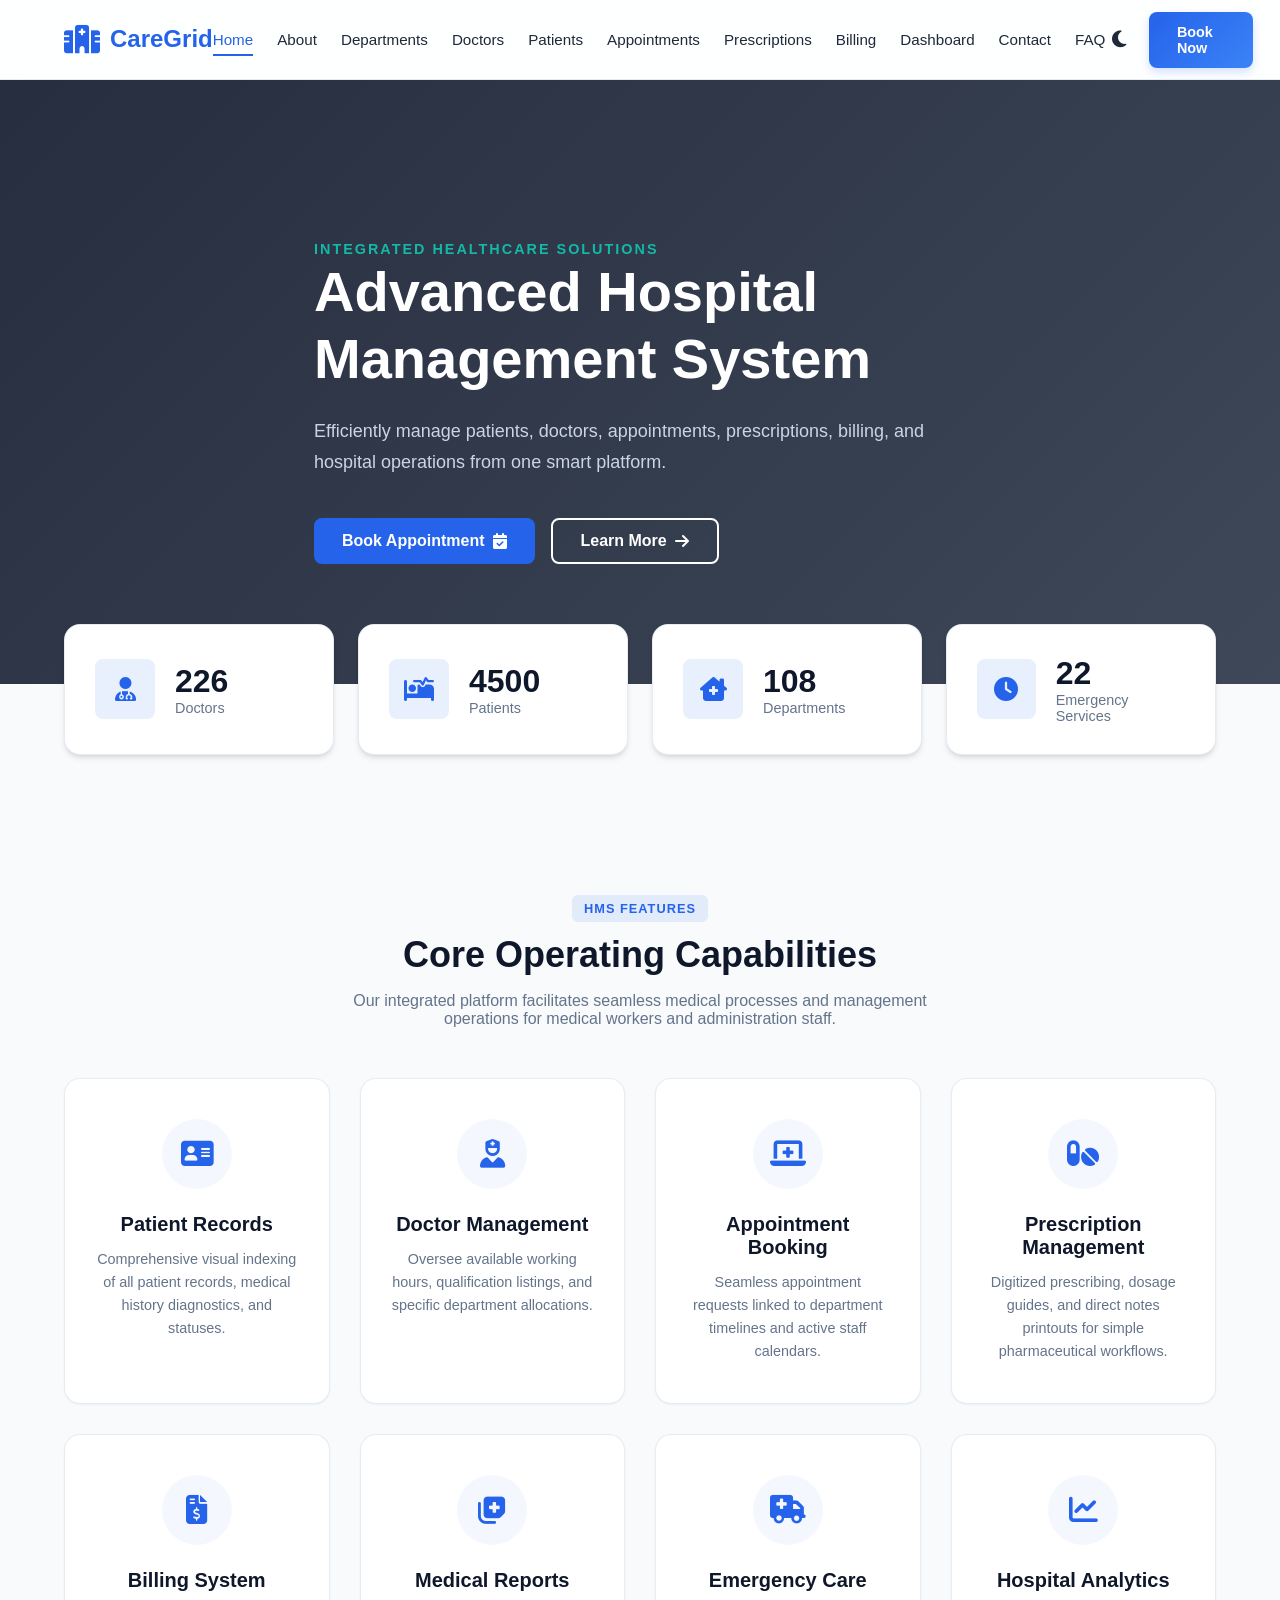
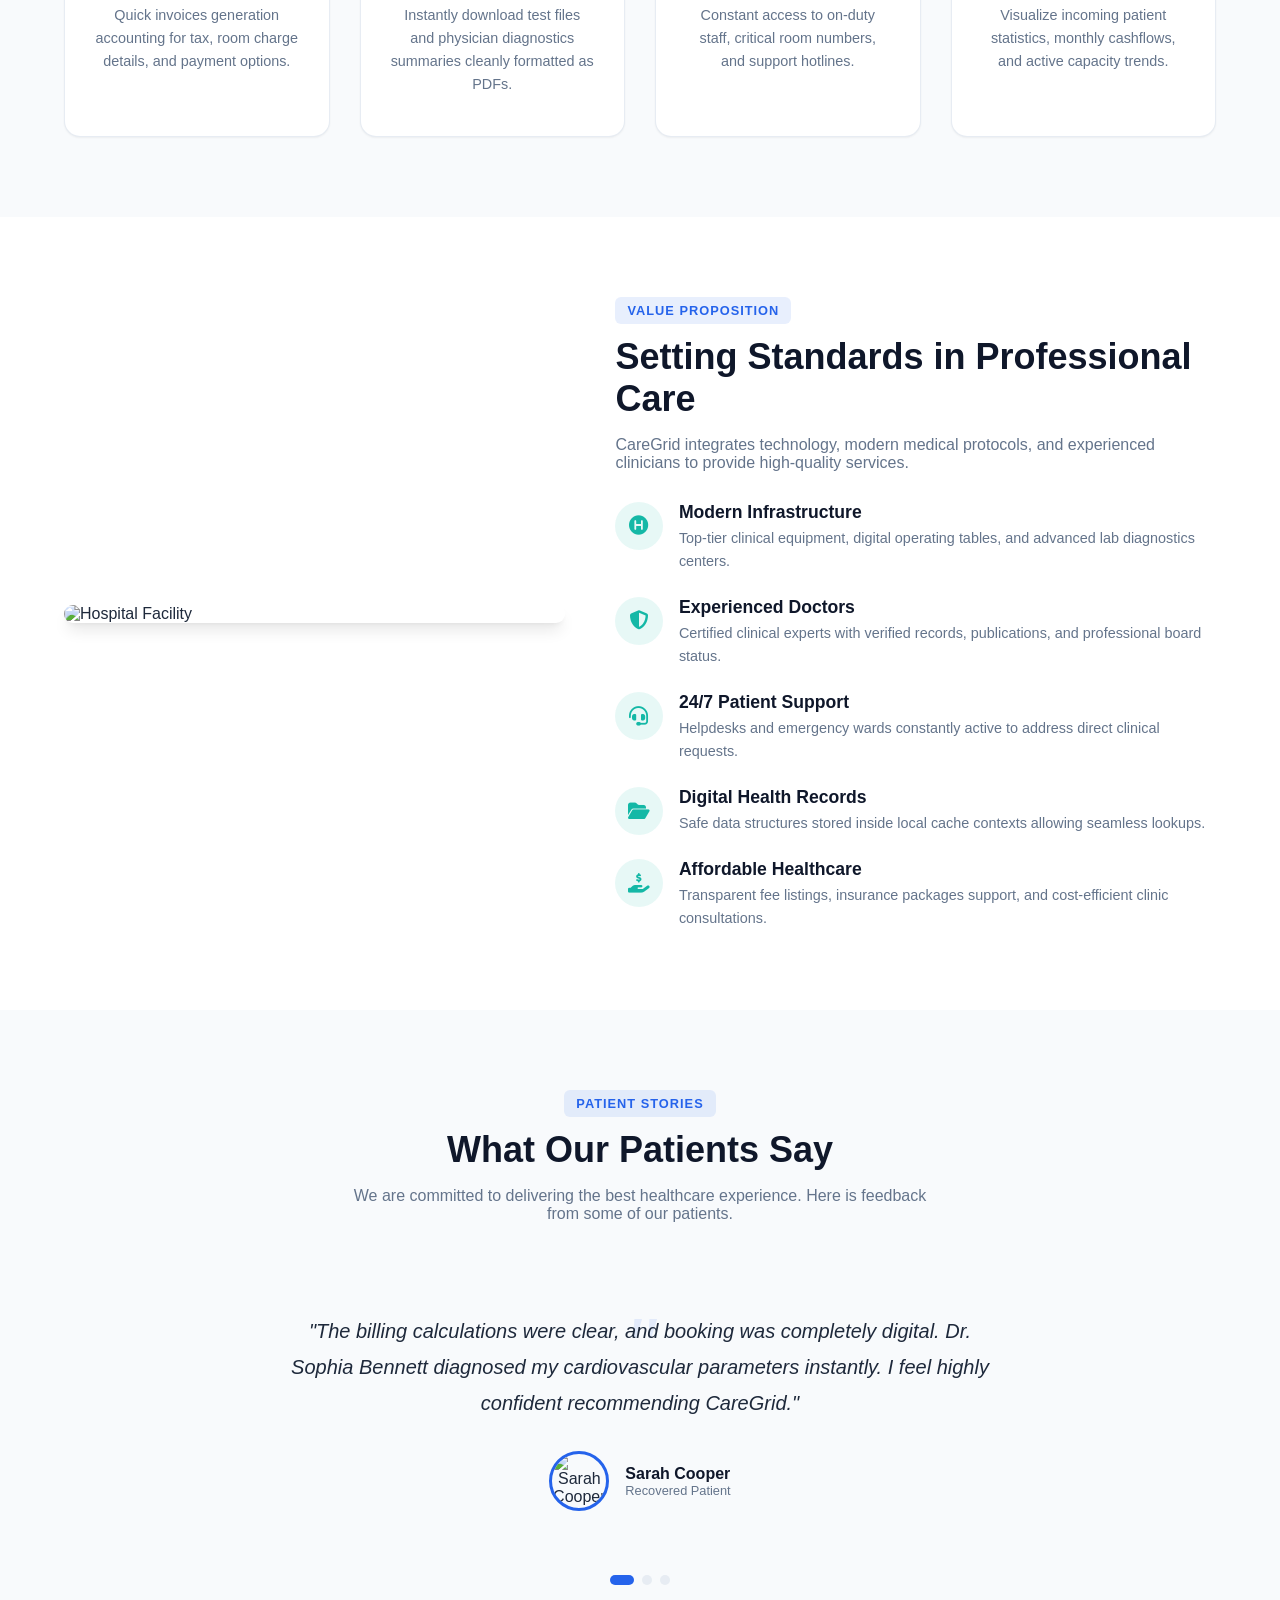
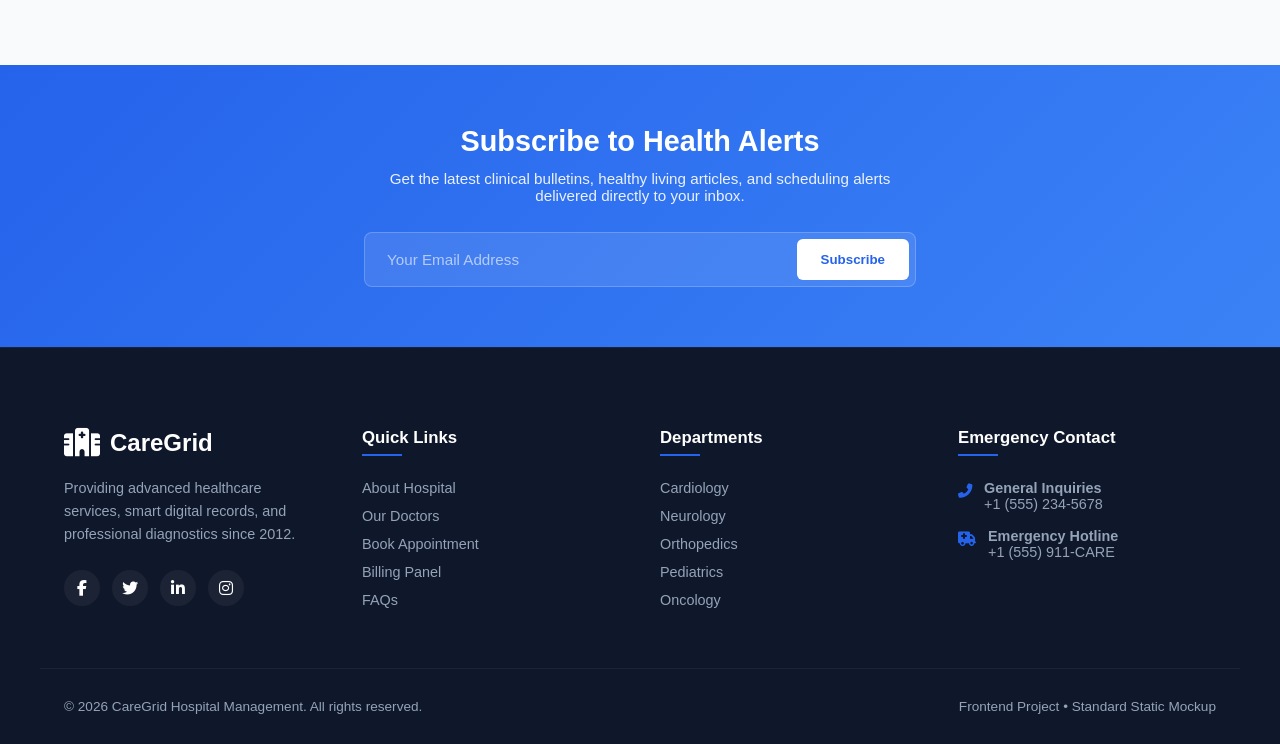
==== commit c0bce867: "Update index.html" ====
--- a/index.html
+++ b/index.html
@@ -334,6 +334,6 @@
   </button>
 
   <!-- Scripts -->
-  <script src="js/script.js"></script>
+  <script src="script.js"></script>
 </body>
 </html>
